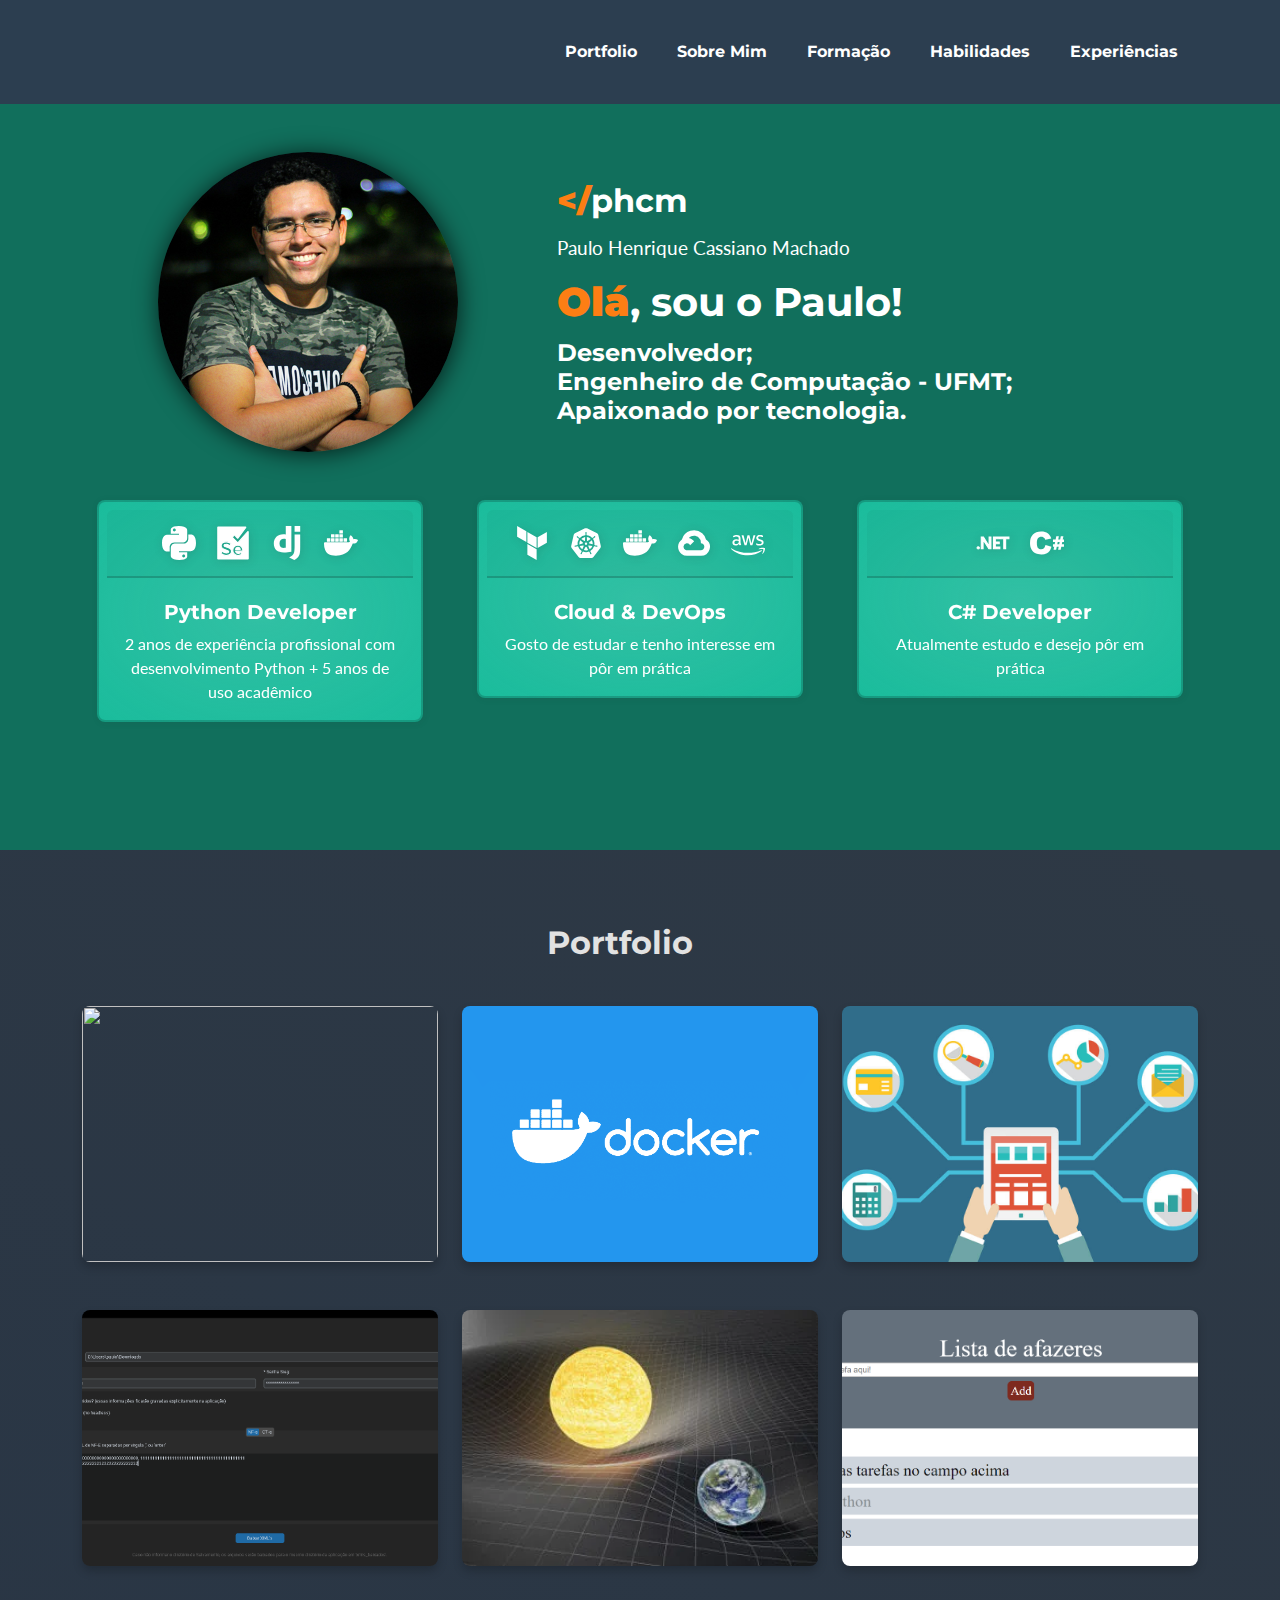
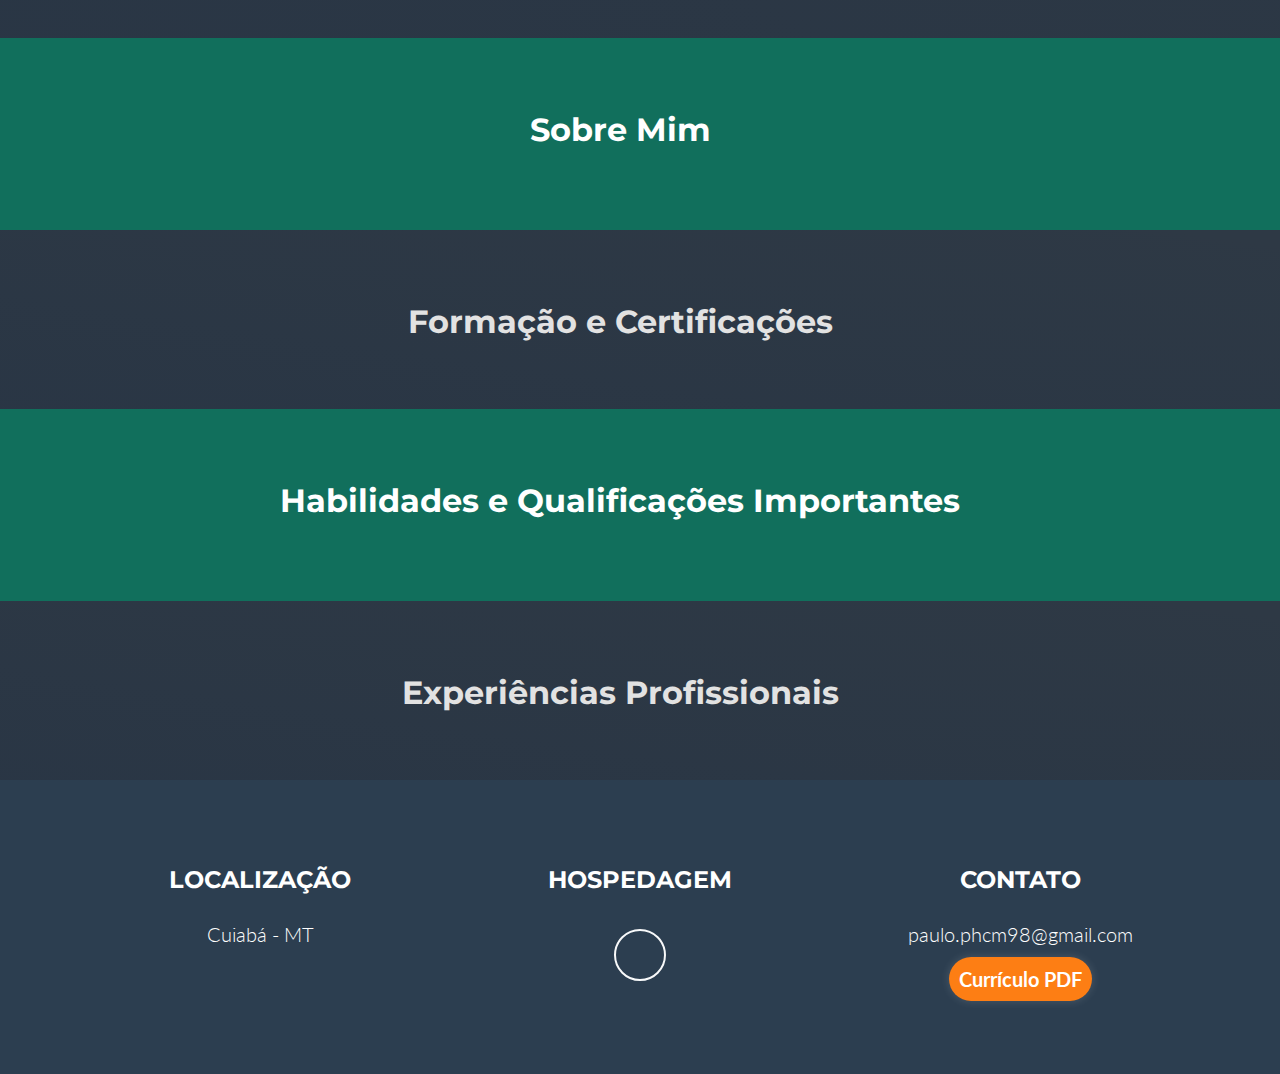
==== index.html @ e3404b90 "projeto coplan" ====
<!DOCTYPE html>
<html lang="en">

<head>
    <meta charset="utf-8" />
    <meta name="viewport" content="width=device-width, initial-scale=1, shrink-to-fit=no" />
    <meta name="description" content="" />
    <meta name="author" content="" />
    <title>Paulo Henrique C. M.</title>
    <!-- Favicon-->
    <link rel="icon" type="image/x-icon" href="assets/favicon.ico" />
    <!-- Font Awesome icons (free version)-->
    <script src="https://use.fontawesome.com/releases/v6.3.0/js/all.js" crossorigin="anonymous"></script>
    <!-- Google fonts-->
    <link href="https://fonts.googleapis.com/css?family=Montserrat:400,700" rel="stylesheet" type="text/css" />
    <link href="https://fonts.googleapis.com/css?family=Lato:400,700,400italic,700italic" rel="stylesheet"
        type="text/css" />
    <!-- Core theme CSS (includes Bootstrap)-->
    <link href="https://cdn.jsdelivr.net/npm/bootstrap@5.3.2/dist/css/bootstrap.min.css" rel="stylesheet"
        integrity="sha384-T3c6CoIi6uLrA9TneNEoa7RxnatzjcDSCmG1MXxSR1GAsXEV/Dwwykc2MPK8M2HN" crossorigin="anonymous">
    <link href="css/styles.css" rel="stylesheet" />
</head>

<body id="page-top">
    <!-- Navigation-->
    <nav class="navbar navbar-expand-lg bg-secondary fixed-top" id="mainNav">
        <div class="container">
            <a href='https://github.com/paulo-henrique-phcm' class="btn_cab" target="_blank"
                title="Veja meu repositório GitHub" style="padding-left: 1rem;">
                <i class="fab fa-github style_btn_cab"></i>
            </a>

            <!-- LinkedIn -->
            <a href='http://www.linkedin.com/in/paulo-henrique-cassiano-machado' class="btn_cab" target="_blank"
                title="Venha para meu Linkedin, vamos nos conhecer melhor.">
                <i class="fab fa-linkedin-in style_btn_cab"></i>
            </a>

            <!-- E-mail -->
            <button id='button_mail_show' class="btn_cab"
                onclick="alert('Meu E-mail: paulo.phcm98@gmail.com (CONSTA NO RODAPÉ)')" title="Obtenha meu e-mail.">
                <i class="fas fa-envelope style_btn_cab"></i>
            </button>

            <!-- WhatsApp -->
            <a href='https://api.whatsapp.com/send?phone=5565984632078' target="_blank" class="btn_cab">
                <i class="fab fa-whatsapp style_btn_cab" title="Vamos bater um papo! Me chame no WhatsApp."></i>
            </a>
            <!-- <a class="navbar-brand" href="#page-top" title="Clique para voltar ao topo da página!">Python Developer</a> -->
            <i class="fa-solid fa-bars navbar-toggler " style="color: white; font-size: 2rem; margin-right: 1rem;"
                type="button" data-bs-toggle="collapse" data-bs-target="#navbarResponsive"
                aria-controls="navbarResponsive" aria-expanded="false" aria-label="Toggle navigation"></i>

            <div class="collapse navbar-collapse" id="navbarResponsive">
                <ul class="navbar-nav ms-auto">
                    <!-- <div class="col-md-4"> -->

                    <!-- </div> -->

                    <li class="nav-item mx-0 mx-lg-1"><a class="nav-link py-3 px-0 px-lg-3 rounded"
                            href="#portfolio-conteudo-menu" onclick="openCollapse('#portfolio-conteudo')">Portfolio</a>
                    </li>
                    <li class="nav-item mx-0 mx-lg-1"><a class="nav-link py-3 px-0 px-lg-3 rounded"
                            href="#sobre-conteudo-menu" onclick="openCollapse('#sobre-conteudo')">Sobre
                            Mim</a></li>
                    <li class="nav-item mx-0 mx-lg-1" onclick="openCollapse('#formacao-cursos')"><a
                            class="nav-link py-3 px-0 px-lg-3 rounded" href="#formacao-cursos-menu">Formação</a></li>

                    <li class="nav-item mx-0 mx-lg-1" onclick="openCollapse('#habilidades')"><a
                            class="nav-link py-3 px-0 px-lg-3 rounded" href="#habilidades-menu">Habilidades</a></li>

                    <li class="nav-item mx-0 mx-lg-1" onclick="openCollapse('#experiencias')"><a
                            class="nav-link py-3 px-0 px-lg-3 rounded" href="#experiencias-menu">Experiências</a></li>

                </ul>
            </div>
        </div>
    </nav>
    <!-- Masthead-->
    <header class="masthead bg-primary text-white text-center d-flex">
        <div class="container">
            <div class="row">
                <div class="col-md-5">
                    <img class="foto" src="assets/img/foto.jpg" alt="..." />
                </div>
                <div class="col-md-6"><!-- Masthead Avatar Image-->
                    <!-- Masthead Heading-->

                    <!-- Icon Divider-->

                    <!-- Masthead Subheading-->
                    <br>
                    <h2 class="titulo-e-alinhamento"><b style="color: var(--bs-orange);">&lt;&#47;</b>phcm &nbsp;</h2>
                    <p style="font-size: 1.2rem;" class="titulo-e-alinhamento"> Paulo Henrique Cassiano Machado </p>
                    <h1 class="titulo-e-alinhamento"><b style="color: var(--bs-orange);">Olá</b>, sou o Paulo!</h1>
                    <h4 class="titulo-e-alinhamento">Desenvolvedor; <br>Engenheiro de Computação - UFMT;<br>Apaixonado
                        por tecnologia.</h4>
                    <!-- <div class="divider-custom divider-light"> -->
                    <!-- <div class="divider-custom-line"></div> -->
                    <!-- <div class="divider-custom-icon"><i class="fas fa-star"></i></div> -->
                    <!-- <div class="divider-custom-line"></div> -->
                    <!-- </div> -->
                    <!-- <p class="masthead-subheading font-weight-light mb-0"><b>PYTHON</b> RPA DEVELOPER</p> -->
                    <!-- <p class="masthead-subheading font-weight-light mb-0">Engenheiro de Computação - <b>UFMT</b></p> -->
                    <div class="row titulo-e-alinhamento">
                        <!-- <div class="col-md-12">
                            <button href='https://github.com/paulo-henrique-phcm' class="btn_cab" target="_blank"
                                title="Veja meu repositório GitHub">
                                <i class="fab fa-github style_btn_cab"></i>
                            </button>
                            <button href='http://www.linkedin.com/in/paulo-henrique-cassiano-machado' class="btn_cab"
                                target="_blank" title="Vanha para meu Linkedin, vamos nos conhecer melhor.">
                                <i class="fab fa-linkedin-in style_btn_cab"></i>
                            </button>
                            <button id='button_mail_show' class="btn_cab"
                                onclick="alert('Meu E-mail: paulo.phcm98@gmail.com (CONSTA NO RODAPÉ)')"
                                title="Obtenha meu e-mail.">
                                <i class="fas fa-envelope style_btn_cab"></i>
                            </button>
                            <button href='https://api.whatsapp.com/send?phone=5565984632078' target="_blank"
                                class="btn_cab">
                                <i class="fab fa-whatsapp style_btn_cab"
                                    title="Vamos bater um papo! me chame no WhatsApp."></i>
                            </button>
                        </div> -->

                    </div>
                </div>
            </div>

            <div class="row text-center ">
                <div class="col-md-4">

                    <div class="card text-bg-primary mb-3 cards-head text_all">
                        <div class="card-header">
                            <div class="col-md-12">
                                <img src="assets/img/icons/python-127-svgrepo-com.svg" alt="Ícone Python" width="50"
                                    height="50" class="icons-svg-load" title="Python">
                                <img src="assets/img/icons/selenium-svgrepo-com.svg" alt="Ícone Selenium" width="50"
                                    height="50" class="icons-svg-load" title="Selenium - Python">
                                <img src="assets/img/icons/django-svgrepo-com.svg" alt="Ícone Django" width="50"
                                    height="50" class="icons-svg-load" title="Django - Python">
                                <img src="assets/img/icons/docker-svgrepo-com.svg" alt="Ícone Docker" width="50"
                                    height="50" class="icons-svg-load" title="Docker - Aplicações em Containers">
                            </div>
                        </div>
                        <div class="card-body">
                            <h5 class="card-title">Python Developer</h5>
                            <p class="card-text">2 anos de experiência profissional com desenvolvimento Python + 5 anos
                                de uso acadêmico</p>
                        </div>
                    </div>
                </div>
                <div class="col-md-4">
                    <div class="card text-bg-primary mb-3 cards-head text_all">
                        <div class="card-header">
                            <div class="col-md-12">
                                <img src="assets/img/icons/terraform-svgrepo-com.svg" alt="Ícone Terraform" width="50"
                                    height="50" class="icons-svg-load" title="Terraform">
                                <img src="assets/img/icons/kubernetes-svgrepo-com.svg" alt="Ícone Kubernetes" width="50"
                                    height="50" class="icons-svg-load" title="Kubernetes">
                                <img src="assets/img/icons/docker-svgrepo-com.svg" alt="Ícone Docker" width="50"
                                    height="50" class="icons-svg-load" title="Docker">
                                <img src="assets/img/icons/gcp-svgrepo-com.svg" alt="Ícone GCP" width="50" height="50"
                                    class="icons-svg-load" title="GCP - Google Cloud Computing">
                                <img src="assets/img/icons/aws-svgrepo-com.svg" alt="Ícone AWS" width="50" height="50"
                                    class="icons-svg-load" title="AWS - Amazon Web Services">
                            </div>
                        </div>
                        <div class="card-body">
                            <h5 class="card-title">Cloud & DevOps</h5>
                            <p class="card-text">Gosto de estudar e tenho interesse em pôr em prática</p>
                        </div>
                    </div>
                </div>


                <div class="col-md-4">

                    <div class="card text-bg-primary mb-3 cards-head text_all">
                        <div class="card-header">
                            <div class="col-md-12">
                                <img src="assets/img/icons/dotnet-svgrepo-com.svg" alt="Ícone .NET" width="50"
                                    height="50" class="icons-svg-load" title=".NET - DotNet">
                                <img src="assets/img/icons/csharp-svgrepo-com.svg" alt="Ícone C#" width="50" height="50"
                                    class="icons-svg-load" title="C# - Linguagem de programação">
                            </div>
                        </div>
                        <div class="card-body">
                            <h5 class="card-title">C# Developer</h5>
                            <p class="card-text">Atualmente estudo e desejo pôr em prática</p>
                        </div>
                    </div>
                </div>
            </div>



        </div>
    </header>



    <!-- PORTFOLIO -->
    <section class="page-section portfolio" id="portfolio-conteudo-menu">
        <div class="container">
            <!-- Portfolio Section Heading-->
            <div class="bloco d-flex align-items-center justify-content-center" style="cursor: pointer;"
                onclick="toggleCollapse('#portfolio-conteudo')">
                <h2 class="page-section-heading text-center text-secondary mb-0">Portfolio</h2>
                <i class="fa-solid fa-circle-plus seta-flutuante" title="Clique para expandir"></i>
            </div>
            <div id="portfolio-conteudo" class="collapse-itens">

                <!-- Portfolio Grid Items-->
                <div class="row justify-content-center">
                    <!-- Portfolio Item 1-->
                    <div class="col-md-6 col-lg-4 mb-5">
                        <div class="portfolio-item mx-auto" data-bs-toggle="modal" data-bs-target="#portfolioModal1">
                            <div
                                class="portfolio-item-caption d-flex align-items-center justify-content-center h-100 w-100">
                                <div class="portfolio-item-caption-content text-center text-white">
                                    Python - MediaPipe
                                </div>
                            </div>
                            <img class="img-fluid"
                                src="https://github.com/paulo-henrique-phcm/rotacao_vetorial_controle_de_botao_rotativo_usando_mediapipe_python/blob/main/gif_video_teste_mediapipe.gif?raw=true"
                                loop="infinite/">
                            <!-- <img class="img-fluid" src="assets/img/portfolio/cabin.png" alt="..." /> -->
                        </div>
                    </div>
                    <!-- Portfolio Item 4-->
                    <div class="col-md-6 col-lg-4 mb-5 mb-lg-0">
                        <div class="portfolio-item mx-auto" data-bs-toggle="modal" data-bs-target="#portfolioModal4">
                            <div
                                class="portfolio-item-caption d-flex align-items-center justify-content-center h-100 w-100">
                                <div class="portfolio-item-caption-content text-center text-white">
                                    Projetos com Docker
                                </div>
                            </div>
                            <img class="img-fluid" src="assets/img/docker.png" alt="..." />
                        </div>
                    </div>
                    <!-- Portfolio Item 6-->
                    <div class="col-md-6 col-lg-4 mb-5">
                        <div class="portfolio-item mx-auto" data-bs-toggle="modal" data-bs-target="#portfolioModal6">
                            <div
                                class="portfolio-item-caption d-flex align-items-center justify-content-center h-100 w-100">
                                <div class="portfolio-item-caption-content text-center text-white">
                                    Planejamento e desenvolvimento de sistema completo
                                </div>
                            </div>
                            <img class="img-fluid" src="./assets/img/portfolio/master-head_files/sistema-de-gestao.jpeg"
                                alt="..." />
                        </div>
                    </div>
                    <!-- Portfolio Item 5 -->
                    <div class="col-md-6 col-lg-4 mb-5 mb-md-0">
                        <div class="portfolio-item mx-auto" data-bs-toggle="modal" data-bs-target="#portfolioModal5">
                            <div
                                class="portfolio-item-caption d-flex align-items-center justify-content-center h-100 w-100">
                                <div class="portfolio-item-caption-content text-center text-white">
                                    Aplicação descktop Download de XML de Notas Fiscais
                                </div>
                            </div>
                            <img class="img-fluid" src="assets/img/aplicacao_sieg.png" alt="..." />
                        </div>
                    </div>

                    <!-- Portfolio Item 3-->
                    <div class="col-md-6 col-lg-4 mb-5">
                        <div class="portfolio-item mx-auto" data-bs-toggle="modal" data-bs-target="#portfolioModal3">
                            <div
                                class="portfolio-item-caption d-flex align-items-center justify-content-center h-100 w-100">
                                <div class="portfolio-item-caption-content text-center text-white">
                                    Simulação de particulas
                                </div>
                            </div>
                            <img class="img-fluid" src='assets/img/portfolio/master-head_files/gravidade.webp'
                                alt="..." />
                        </div>
                    </div>
                    <!-- Portfolio Item 2-->
                    <div class="col-md-6 col-lg-4 mb-5">
                        <div class="portfolio-item mx-auto" data-bs-toggle="modal" data-bs-target="#portfolioModal2">
                            <div
                                class="portfolio-item-caption d-flex align-items-center justify-content-center h-100 w-100">
                                <div class="portfolio-item-caption-content text-center text-white">
                                    ToDo-List Simples
                                </div>
                            </div>
                            <img class="img-fluid" src="./assets/img/todo-apre.PNG" alt="..." />
                        </div>
                    </div>



                    <!-- Portfolio Item 6-->
                    <!-- <div class="col-md-6 col-lg-4">
                        <div class="portfolio-item mx-auto" data-bs-toggle="modal" data-bs-target="#portfolioModal6">
                            <div
                                class="portfolio-item-caption d-flex align-items-center justify-content-center h-100 w-100">
                                <div class="portfolio-item-caption-content text-center text-white"><i
                                        class="fas fa-plus fa-3x"></i></div>
                            </div>
                            <img class="img-fluid" src="assets/img/portfolio/submarine.png" alt="..." />
                        </div>
                    </div> -->
                </div>
            </div>
        </div>
    </section>





    <!-- SOBRE MIM -->
    <section class="page-section bg-primary text-white mb-0" id="sobre-conteudo-menu">

        <div class="container">
            <!-- About Section Heading-->

            <div class="bloco d-flex align-items-center justify-content-center" style="cursor: pointer;"
                onclick="toggleCollapse('#sobre-conteudo')">
                <h2 class="page-section-heading text-center text-white">Sobre Mim</h2>
                <i class="fa-solid fa-circle-plus seta-flutuante " title="Clique para expandir"></i>
            </div>
            <div id="sobre-conteudo" class="collapse-itens">
                <div class="text-center">
                    <i class="icones-habilidades fa-brands fa-python" style="font-size: 6rem;"></i>
                    <!-- <i class="icones-habilidades" style="font-size: 4rem;"><b>C#</b></i> -->
                    <h1 class='lead'> Engenheiro de Computação | Apaixonado por Engenharia e Matemática Aplicadas |
                        Explorando o Potencial da Tecnologia</h1>
                </div>

                <!-- About Section Content-->
                <div class="row justify-content-center">
                    <div class="col-lg-6">
                        <div class="text_all">
                            <h4><i class="icones-habilidades fa-solid fa-user"></i> Sobre Mim</h4>
                            Desde minha juventude, sou movido pela
                            curiosidade de entender o mundo à
                            minha volta. Essa paixão me levou a seguir o caminho da engenharia. Atualmente, sou formado
                            em Engenharia de Computação pela UFMT e estou comprometido em aplicar meu conhecimento para
                            resolver desafios do mundo real.
                        </div>

                        <div class="text_all">
                            <h4><i class="icones-habilidades fa-solid fa-check-double"></i> Experiência</h4>
                            Programação: Sou proficiente em Python,
                            que utilizo desde a faculdade,
                            RPA (Automação de Processos Robóticos), Django e outras tecnologias. Minha sede por
                            conhecimento e criatividade para resolver problemas usando tecnologias diversas são o
                            combustível que me levam a um aprendizado profundo e contínuo, permitindo a criação de
                            soluções versáteis, escaláveis e robustas.
                        </div>
                        <div class="text_all">
                            <h4><i class="icones-habilidades fa-solid fa-gears"></i> Projetos de Engenharia</h4>
                            Participei de projetos que abrangem desde automação predial móvel
                            até a resolução de problemas utilizando redes neurais artificiais. Já desenvolvi API’s,
                            extensões para VsCode e outras soluções que são usadas por clientes até hoje.
                        </div>
                    </div>
                    <div class="col-lg-6">

                        <div class="text_all">
                            <h4><i class="icones-habilidades fa-solid fa-graduation-cap"></i> Interesse Acadêmico</h4>
                            Estou comprometido em aprofundar meu conhecimento em matemática
                            aplicada, topologia e uso de grafos para otimizar processos do mundo real. Busco
                            desenvolvimento avançado em Python seguindo as melhores práticas e atuo no desenvolvimento
                            web com Django, Flask, Dash e outras tecnologias que despertem meu interesse e sejam
                            necessárias.
                        </div>

                        <div class="text_all">
                            <h4><i class="icones-habilidades fa-solid fa-heart"></i> Paixões</h4>
                            Além da tecnologia, sou fascinado por resultados de pesquisa complexos e profundos
                            encontrados
                            em fóruns em inglês. Estou empenhado em melhorar meu inglês para acessar conhecimento mais
                            abrangente.
                        </div>
                        <div class="text_all">
                            <h4><i class="icones-habilidades fa-solid fa-arrow-trend-up"></i> Crescer!!!</h4>
                            Desafios que, vez ou outra, me colocam frente à necessidade de ler artigos e documentações
                            sobre alguma tecnologia moderna para resolver problemas, me fascinam, pois sei que depois
                            terei uma bagagem um pouco maior horizontalmente, bastando focar em aumentá-la também
                            verticalmente.
                        </div>

                    </div>
                </div>
            </div>
        </div>
    </section>



    <!-- FORMAÇÃO CURSOS CERTIFICAÇOES -->
    <section class="page-section portfolio" id="formacao-cursos-menu" style="width: 100%;">
        <div class="container">
            <!-- Portfolio Section Heading-->
            <div class="bloco d-flex align-items-center justify-content-center" style="cursor: pointer;"
                onclick="toggleCollapse('#formacao-cursos')">
                <h2 class="page-section-heading text-center text-secondary mb-0">Formação e Certificações</h2>
                <i class="fa-solid fa-circle-plus seta-flutuante" title="Clique para expandir"></i>
            </div>
            <div id="formacao-cursos" class="collapse-itens">
                <table style="width:100%" class="">
                    <tr class='text_all'>
                        <th><i class="icones-habilidades fa-solid fa-circle-check"></i></th>
                        <td>
                            <a>Graduado em Engenharia da Computação pela UFMT</a>
                            <br>
                            <a class='descricao_infos'>Formado em 08/2022</a>
                        </td>
                    </tr>
                    <tr class='text_all'>
                        <th><i class="icones-habilidades fa-solid fa-circle-check"></i></th>
                        <td>
                            <a>Contabilidade para não contadores</a>
                            <br>
                            <a class='descricao_infos'>Curso de 4 horas realizado pela CEFIS</a>
                        </td>
                    </tr>
                    <tr class='text_all'>
                        <th><i class="icones-habilidades fa-solid fa-circle-check"></i></th>
                        <td>
                            <a>Técnico em Informática Integrado ao Ensino Médio</a>
                            <br>
                            <a class='descricao_infos'>Escola Estadual Dr. Artur Antunes Maciel</a>
                        </td>
                    </tr>
                    <tr class='text_all'>
                        <th><i class="icones-habilidades fa-solid fa-circle-check"></i></th>
                        <td>
                            <a>AutoCAD (para arquitetura) e (mecânico)</a>
                            <br>
                            <a class='descricao_infos'>Photoshop (básico ao avançado)</a>
                        </td>
                    </tr>
                    <tr class='text_all'>
                        <th><i class="icones-habilidades fa-solid fa-circle-check"></i></th>
                        <td>
                            <a>Inglês nível1 - UFMT</a>
                            <br>
                            <a class='descricao_infos'>Estudando atualmente pela Wise Up</a>
                        </td>
                    </tr>
                </table>




                <h1 class="page-section-heading text-center text-secondary mb-0" style="margin-top: 2rem;">Certificados
                </h1>
                <!-- CERIFICADOS CARROSEL-->
                <div id="carouselExampleIndicators" class="carousel slide meu-carrosel">
                    <div class="carousel-indicators">
                        <button type="button" data-bs-target="#carouselExampleIndicators" data-bs-slide-to="0"
                            class="active" aria-current="true" aria-label="Slide 1"></button>
                        <button type="button" data-bs-target="#carouselExampleIndicators" data-bs-slide-to="1"
                            aria-label="Slide 2"></button>
                        <button type="button" data-bs-target="#carouselExampleIndicators" data-bs-slide-to="2"
                            aria-label="Slide 2.1"></button>
                        <button type="button" data-bs-target="#carouselExampleIndicators" data-bs-slide-to="3"
                            aria-label="Slide 3"></button>
                        <button type="button" data-bs-target="#carouselExampleIndicators" data-bs-slide-to="4"
                            aria-label="Slide 4"></button>
                        <button type="button" data-bs-target="#carouselExampleIndicators" data-bs-slide-to="5"
                            aria-label="Slide 5"></button>
                        <button type="button" data-bs-target="#carouselExampleIndicators" data-bs-slide-to="6"
                            aria-label="Slide 6"></button>
                        <button type="button" data-bs-target="#carouselExampleIndicators" data-bs-slide-to="7"
                            aria-label="Slide 7"></button>
                        <button type="button" data-bs-target="#carouselExampleIndicators" data-bs-slide-to="8"
                            aria-label="Slide 8"></button>
                        <button type="button" data-bs-target="#carouselExampleIndicators" data-bs-slide-to="9"
                            aria-label="Slide 9"></button>
                        <button type="button" data-bs-target="#carouselExampleIndicators" data-bs-slide-to="10"
                            aria-label="Slide 10"></button>
                        <button type="button" data-bs-target="#carouselExampleIndicators" data-bs-slide-to="11"
                            aria-label="Slide 11"></button>
                        <button type="button" data-bs-target="#carouselExampleIndicators" data-bs-slide-to="12"
                            aria-label="Slide 12"></button>
                        <button type="button" data-bs-target="#carouselExampleIndicators" data-bs-slide-to="13"
                            aria-label="Slide 13"></button>
                        <button type="button" data-bs-target="#carouselExampleIndicators" data-bs-slide-to="14"
                            aria-label="Slide 14"></button>
                        <button type="button" data-bs-target="#carouselExampleIndicators" data-bs-slide-to="15"
                            aria-label="Slide 15"></button>
                    </div>
                    <div class="carousel-inner">
                        <div class="carousel-item active">
                            <img src="./assets/img/certificados/cert_15.jpg" class="d-block w-100" alt="...">
                        </div>
                        <div class="carousel-item">
                            <img src="./assets/img/certificados/certificado fundamentos csharp.png"
                                class="d-block w-100" alt="...">
                        </div>
                        <div class="carousel-item">
                            <img src="./assets/img/certificados/cert_14.jpg" class="d-block w-100" alt="...">
                        </div>
                        <div class="carousel-item">
                            <img src="./assets/img/certificados/cert_13.jpg" class="d-block w-100" alt="...">
                        </div>
                        <div class="carousel-item">
                            <img src="./assets/img/certificados/cert_12.jpg" class="d-block w-100" alt="...">
                        </div>
                        <div class="carousel-item">
                            <img src="./assets/img/certificados/cert_11.jpg" class="d-block w-100" alt="...">
                        </div>
                        <div class="carousel-item">
                            <img src="./assets/img/certificados/cert_10.jpg" class="d-block w-100" alt="...">
                        </div>
                        <div class="carousel-item">
                            <img src="./assets/img/certificados/cert_9.jpg" class="d-block w-100" alt="...">
                        </div>
                        <div class="carousel-item">
                            <img src="./assets/img/certificados/cert_8.jpg" class="d-block w-100" alt="...">
                        </div>
                        <div class="carousel-item">
                            <img src="./assets/img/certificados/cert_7.jpg" class="d-block w-100" alt="...">
                        </div>
                        <div class="carousel-item">
                            <img src="./assets/img/certificados/cert_6.jpg" class="d-block w-100" alt="...">
                        </div>
                        <div class="carousel-item">
                            <img src="./assets/img/certificados/cert_5.jpg" class="d-block w-100" alt="...">
                        </div>
                        <div class="carousel-item">
                            <img src="./assets/img/certificados/cert_4.jpg" class="d-block w-100" alt="...">
                        </div>
                        <div class="carousel-item">
                            <img src="./assets/img/certificados/cert_3.jpg" class="d-block w-100" alt="...">
                        </div>
                        <div class="carousel-item">
                            <img src="./assets/img/certificados/cert_2.jpg" class="d-block w-100" alt="...">
                        </div>
                        <div class="carousel-item">
                            <img src="./assets/img/certificados/cert_1.jpg" class="d-block w-100" alt="...">
                        </div>
                    </div>
                    <button class="carousel-control-prev" type="button" data-bs-target="#carouselExampleIndicators"
                        data-bs-slide="prev">
                        <!-- <span class="carousel-control-prev-icon" aria-hidden="true"></span> -->
                        <i
                            class="fa-solid fa-circle-chevron-left carousel-control-prev-icon botoes-proximo-carrosel"></i>
                    </button>
                    <button class="carousel-control-next" type="button" data-bs-target="#carouselExampleIndicators"
                        data-bs-slide="next">
                        <!-- <span class="carousel-control-next-icon" aria-hidden="true"></span> -->
                        <i
                            class="fa-solid fa-circle-chevron-right carousel-control-next-icon botoes-proximo-carrosel"></i>
                    </button>
                </div>
            </div>
        </div>
    </section>






    <!-- QUALIFICAÇÕES E HABILIDADES -->
    <section class="page-section bg-primary text-white mb-0" id="habilidades-menu">

        <div class="container">
            <!-- About Section Heading-->

            <div class="bloco d-flex align-items-center justify-content-center" style="cursor: pointer;"
                onclick="toggleCollapse('#habilidades')">
                <h2 class="page-section-heading text-center text-white">Habilidades e Qualificações Importantes</h2>
                <i class="fa-solid fa-circle-plus seta-flutuante " title="Clique para expandir"></i>
            </div>
            <div id="habilidades" class="collapse-itens">
                <!-- About Section Content-->
                <div class="row justify-content-center">
                    <div class="col-lg-6">
                        <h2 title="Qualificações adquiridas e aplicadas Profissionalmente">Profissionais</h2>
                        <h5 style="color: var(--bs-gray-300);">Qualificações adquiridas e aplicadas Profissionalmente
                        </h5>

                        <!--Competencias-->
                        <div class='infos'>
                            <div class='linha'></div>
                            <!--subtitulo-->
                            <table style="width:100%">
                                <tr class='text_all'>
                                    <th class="indicador-qualificacao">

                                        <div class="progress" role="progressbar" aria-label="Example 20px high"
                                            aria-valuenow="25" aria-valuemin="0" aria-valuemax="100">
                                            <div title="Nível de conhecimento na área" class="progress-bar bg-info"
                                                style="width: 85%"></div>
                                        </div>

                                    </th>

                                    <td> <i class="icones-habilidades fa-brands fa-python"></i> <b>Python</b>
                                        &nbsp;<i class='it_a'>
                                            (Mais de 2 anos de uso profissional, mais de 5 anos de uso e
                                            estudo como hobby).
                                            atualmente ainda em uso profissional no processamento de imagem,
                                            Machine Learning e principalmente em automações RPA em geral com Selenium e
                                            outras tecnologias que forem necessárias para facilitar o diadia dos
                                            clientes e da equipe em geral. </i>
                                    </td>

                                </tr>

                                <tr class='text_all'>
                                    <th class="indicador-qualificacao">
                                        <div class="progress" role="progressbar" aria-label="Basic example"
                                            aria-valuenow="0" aria-valuemin="0" aria-valuemax="100">
                                            <div title="Nível de conhecimento na área" class="progress-bar bg-info"
                                                style="width:70%"></div>
                                        </div>
                                    </th>
                                    <td><i class="icones-habilidades fa-brands fa-linux"></i> <b>Linux</b>
                                        &nbsp;<i class='it_a'>
                                            (Usandoprofissionalmente) Usei também durante a faculdade em
                                            projetos.</i>
                                    </td>
                                </tr>
                                <tr class='text_all'>
                                    <th class="indicador-qualificacao">
                                        <div class="progress" role="progressbar" aria-label="Basic example"
                                            aria-valuenow="0" aria-valuemin="0" aria-valuemax="100">
                                            <div title="Nível de conhecimento na área" class="progress-bar bg-info"
                                                style="width:70%"></div>
                                        </div>
                                    </th>
                                    <td><i class="icones-habilidades fa-brands fa-docker"></i> <b>Docker</b>
                                        &nbsp;<i class='it_a'>
                                            (Usando profissionalmente. mais de 2 anos de experiencia)
                                            Diversas aplicações rodando em produção e na GCP com Cloud Run.</i>
                                    </td>
                                </tr>


                                <tr class='text_all'>
                                    <th class="indicador-qualificacao">
                                        <div class="progress" role="progressbar" aria-label="Basic example"
                                            aria-valuenow="0" aria-valuemin="0" aria-valuemax="100">
                                            <div title="Nível de conhecimento na área" class="progress-bar bg-info"
                                                style="width:65%"></div>
                                        </div>
                                    </th>
                                    <td><i class="icones-habilidades fa-brands fa-js"></i> <b>JavaScript</b>
                                        &nbsp;<i class='it_a'>
                                            (Uso constantemente em projetos que requerem front-end básico,
                                            tanto profissionais quanto pessoais)
                                            Já fiz também uma extensão para VsCode usar JS que foi usada por clientes e
                                            pela equipe de desenvolvimento.</i>
                                    </td>
                                </tr>
                                <tr class='text_all'>
                                    <th class="indicador-qualificacao">
                                        <div class="progress" role="progressbar" aria-label="Basic example"
                                            aria-valuenow="0" aria-valuemin="0" aria-valuemax="100">
                                            <div title="Nível de conhecimento na área" class="progress-bar bg-info"
                                                style="width:65%"></div>
                                        </div>
                                    </th>
                                    <td><i class="icones-habilidades fa-brands fa-html5"></i> <b>HTML e CSS</b>
                                        &nbsp;<i class='it_a'>
                                            (Usando junto aos projetos profissionais e pessoais citados em
                                            JS acima)</i>
                                    </td>
                                </tr>

                                <tr class='text_all'>
                                    <th class="indicador-qualificacao">
                                        <div class="progress" role="progressbar" aria-label="Basic example"
                                            aria-valuenow="0" aria-valuemin="0" aria-valuemax="100">
                                            <div title="Nível de conhecimento na área" class="progress-bar bg-info"
                                                style="width:62%"></div>
                                        </div>
                                    </th>
                                    <td><i class="icones-habilidades fa-solid fa-database"></i> <b>SQL (PostgreSQL)</b>

                                        &nbsp;<i class='it_a'>
                                            (Aperfeiçoando o conhecimento em análises no
                                            sistma. profissionalmente) </i>
                                    </td>
                                </tr>
                                <tr class='text_all'>
                                    <th class="indicador-qualificacao">
                                        <div class="progress" role="progressbar" aria-label="Basic example"
                                            aria-valuenow="0" aria-valuemin="0" aria-valuemax="100">
                                            <div title="Nível de conhecimento na área" class="progress-bar bg-info"
                                                style="width:55%"></div>
                                        </div>
                                    </th>
                                    <td><img src="assets/img/icons/selenium-svgrepo-com.svg" alt="Ícone Selenium"
                                            width="50" height="50" class="icons-svg-load" title="Selenium - Python">
                                        <b>Selenium - Python </b>
                                        &nbsp;<i class='it_a'>
                                            (Já fiz automações web usando selenium
                                            e BotCity. Também já fiz um pequeno framework para facilitar o uso interno
                                            de automações na empresa)</i>
                                    </td>
                                </tr>
                                <tr class='text_all'>
                                    <th class="indicador-qualificacao">
                                        <div class="progress" role="progressbar" aria-label="Basic example"
                                            aria-valuenow="0" aria-valuemin="0" aria-valuemax="100">
                                            <div title="Nível de conhecimento na área" class="progress-bar bg-info"
                                                style="width:50%"></div>
                                        </div>
                                    </th>
                                    <td><img src="assets/img/icons/gcp-svgrepo-com.svg" alt="Ícone GCP" width="50"
                                            height="50" class="icons-svg-load" title="GCP - Google Cloud Computing">
                                        <b>GCP - Google Cloud Computing </b>
                                        &nbsp;<i class='it_a'>
                                            (Já coloquei uma API feita
                                            em python com docker no Cloud Run para usar com ua aplicação interna que fiz
                                            para a empresa)</i>
                                    </td>
                                </tr>


                            </table>

                        </div>
                    </div>
                    <div class="col-lg-6">
                        <h2 title="Habilidades obtidas por estudos pessoais e/ou Hobby, ou obtidas durante a faculdade">
                            Pessoais</h2>
                        <h5 style="color: var(--bs-gray-300);">Habilidades obtidas por estudos pessoais e/ou Hobby, ou
                            obtidas no período acadêmico</h5>
                        <table style="width:100%">
                            <tr class='text_all'>
                                <th class="indicador-qualificacao">
                                    <div class="progress" role="progressbar" aria-label="Basic example"
                                        aria-valuenow="0" aria-valuemin="0" aria-valuemax="100">
                                        <div title="Nível de conhecimento na área" class="progress-bar bg-info"
                                            style="width:35%"></div>
                                    </div>
                                </th>
                                <td><i class="icones-habilidades"><b>C#</b></i> <b>C# .Net </b>
                                    &nbsp;<i class='it_a'>
                                        (Estudando por conta) Me interessei muito pelas possibilidades de
                                        aplicações e soluções e por isso estou estudando fortemente a linguagem
                                        hoje.</i>
                                </td>

                            </tr>

                            <tr class='text_all'>
                                <th class="indicador-qualificacao">
                                    <div class="progress" role="progressbar" aria-label="Basic example"
                                        aria-valuenow="0" aria-valuemin="0" aria-valuemax="100">
                                        <div title="Nível de conhecimento na área" class="progress-bar bg-info"
                                            style="width:35%"></div>
                                    </div>
                                </th>
                                <td><img src="assets/img/icons/django-svgrepo-com.svg" alt="Ícone Django" width="50"
                                        height="50" class="icons-svg-load" title="Django - Python"> <b>Django Framework
                                        - Python</b>
                                    &nbsp;<i class='it_a'>
                                        (Venho estudando e implementando projetos com Django - Python.
                                        Ainda não tive prática profissional, mas estou em busca de oportunidade para
                                        isso)</i>
                                </td>
                            </tr>

                            <tr class='text_all'>
                                <th class="indicador-qualificacao">
                                    <div class="progress" role="progressbar" aria-label="Basic example"
                                        aria-valuenow="0" aria-valuemin="0" aria-valuemax="100">
                                        <div title="Nível de conhecimento na área" class="progress-bar bg-info"
                                            style="width:35%"></div>
                                    </div>
                                </th>
                                <td><img src="assets/img/icons/terraform-svgrepo-com.svg" alt="Ícone Terraform"
                                        width="50" height="50" class="icons-svg-load" title="Terraform">
                                    <b>Terraform </b>
                                    &nbsp;<i class='it_a'>
                                        (Obtive interesse em me aprofundar com Dev-Ops e
                                        MultiCloud, então comecei a estudar e fazer Bootcamps com intuito de obter uma
                                        noção mínima. Gostaria de ter oportunidade de por em prática.)</i>
                                </td>
                            </tr>
                            <tr class='text_all'>
                                <th class="indicador-qualificacao">
                                    <div class="progress" role="progressbar" aria-label="Basic example"
                                        aria-valuenow="0" aria-valuemin="0" aria-valuemax="100">
                                        <div title="Nível de conhecimento na área" class="progress-bar bg-info"
                                            style="width:35%"></div>
                                    </div>
                                </th>
                                <td><img src="assets/img/icons/kubernetes-svgrepo-com.svg" alt="Ícone Kubernetes"
                                        width="50" height="50" class="icons-svg-load" title="Kubernetes">
                                    <b>Kubernetes </b>
                                    &nbsp;<i class='it_a'>
                                        (Obtive interesse em me aprofundar com Dev-Ops e
                                        MultiCloud, então comecei a estudar e fazer Bootcamps com intuito de obter uma
                                        noção mínima. Gostaria de ter oportunidade de por em prática.)</i>
                                </td>
                            </tr>

                            <tr class='text_all'>
                                <th class="indicador-qualificacao">
                                    <div class="progress" role="progressbar" aria-label="Basic example"
                                        aria-valuenow="0" aria-valuemin="0" aria-valuemax="100">
                                        <div title="Nível de conhecimento na área" class="progress-bar bg-info"
                                            style="width:35%"></div>
                                    </div>
                                </th>
                                <td><img src="assets/img/icons/aws-svgrepo-com.svg" alt="Ícone AWS" width="50"
                                        height="50" class="icons-svg-load" title="AWS - Amazon Web Services">
                                    <b>AWS - Amazon Web Services </b>
                                    &nbsp;<i class='it_a'> <br>
                                        (Obtive interesse em me aprofundar com Dev-Ops e
                                        MultiCloud, então comecei a estudar e fazer Bootcamps com intuito de obter uma
                                        noção mínima. Gostaria de ter oportunidade de por em prática.)</i>
                                </td>
                            </tr>

                            <tr class='text_all'>
                                <th class="indicador-qualificacao">
                                    <div class="progress" role="progressbar" aria-label="Basic example"
                                        aria-valuenow="0" aria-valuemin="0" aria-valuemax="100">
                                        <div title="Nível de conhecimento na área" class="progress-bar bg-info"
                                            style="width:100%"></div>
                                    </div>
                                </th>
                                <td>A persistência para propor soluções usando estas e outras ferramentas é o mais
                                    belo propósito da engenharia!</td>
                            </tr>









                        </table>

                    </div>
                </div>

                <br>
                <h2 class="text-center" title="Experiencias que ja tive durante a vida">Outras Habilidades
                    <i class="fa-solid fa-angles-down botao-flutuante-expand-habilidades" data-bs-toggle="collapse"
                        href="#outras-habilidades" aria-expanded="false"></i>
                </h2>

                <div class="row justify-content-center collapse" id="outras-habilidades">

                    <div class="col-lg-6">
                        <h3 title="Habilidades obtidas profissionalmente no início da minha carreira.">
                            Profissionais</h3>

                        <!--Competencias-->
                        <div class='infos'>
                            <div class='linha'></div>
                            <!--subtitulo-->
                            <table style="width:100%">
                                <tr class='text_all'>
                                    <th class="indicador-qualificacao">
                                        <div class="progress" role="progressbar" aria-label="Basic example"
                                            aria-valuenow="0" aria-valuemin="0" aria-valuemax="100">
                                            <div title="Nível de conhecimento na área" class="progress-bar bg-info"
                                                style="width:70%"></div>
                                        </div>
                                    </th>
                                    <td><i class="icones-habilidades fa-solid fa-cubes"></i> <b>Visão espacial</b>
                                        &nbsp;<i class='it_a'>
                                            (noções de desenho com representatividade espacial, á mão livre
                                            ou com softwares, realista ou não.)</i>
                                    </td>
                                </tr>
                                <tr class='text_all'>
                                    <th class="indicador-qualificacao">
                                        <div class="progress" role="progressbar" aria-label="Basic example"
                                            aria-valuenow="0" aria-valuemin="0" aria-valuemax="100">
                                            <div title="Nível de conhecimento na área" class="progress-bar bg-info"
                                                style="width:60%"></div>
                                        </div>
                                    </th>
                                    <td><i class="icones-habilidades fa-solid fa-a"></i> <b>AutoCAD</b>
                                        &nbsp;<i class='it_a'>
                                            (experiência profissional em projetos arquitetônicos)</i>
                                    </td>
                                </tr>
                                <tr class='text_all'>
                                    <th class="indicador-qualificacao">
                                        <div class="progress" role="progressbar" aria-label="Basic example"
                                            aria-valuenow="0" aria-valuemin="0" aria-valuemax="100">
                                            <div title="Nível de conhecimento na área" class="progress-bar bg-info"
                                                style="width:55%"></div>
                                        </div>
                                    </th>
                                    <td><i class="icones-habilidades fa-solid fa-code"></i> <b>GeneXus</b>
                                        &nbsp;<i class='it_a'>
                                            (Usado profissionalmente por 1,5 anos) Fui responsável técnico
                                            por desenvolver um sistema para a prefeitura de Água Boa - MT</i>
                                    </td>
                                </tr>
                                <tr class='text_all'>
                                    <th class="indicador-qualificacao">
                                        <div class="progress" role="progressbar" aria-label="Basic example"
                                            aria-valuenow="0" aria-valuemin="0" aria-valuemax="100">
                                            <div title="Nível de conhecimento na área" class="progress-bar bg-info"
                                                style="width:55%"></div>
                                        </div>
                                    </th>
                                    <td><i class="icones-habilidades fa-brands fa-codepen"></i> <b>SketchUP</b>
                                        &nbsp;<i class='it_a'>
                                            (experiência profissional em projetos arquitetônicos) Fiz
                                            diversos modelos e apresentações 3D usando os projetos arquietonicos do
                                            AutoCad.</i>
                                    </td>
                                </tr>
                                <tr class='text_all'>
                                    <th class="indicador-qualificacao">
                                        <div class="progress" role="progressbar" aria-label="Basic example"
                                            aria-valuenow="0" aria-valuemin="0" aria-valuemax="100">
                                            <div title="Nível de conhecimento na área" class="progress-bar bg-info"
                                                style="width:35%"></div>
                                        </div>
                                    </th>
                                    <td><i class="icones-habilidades fa-brands fa-wordpress"></i> <b>Wordpress</b>
                                        &nbsp;<i class='it_a'>
                                            (Usado profissionalmente em período de estágio)</i>
                                    </td>
                                </tr>
                                <tr class='text_all'>
                                    <th class="indicador-qualificacao">
                                        <div class="progress" role="progressbar" aria-label="Basic example"
                                            aria-valuenow="0" aria-valuemin="0" aria-valuemax="100">
                                            <div title="Nível de conhecimento na área" class="progress-bar bg-info"
                                                style="width:50%"></div>
                                        </div>
                                    </th>
                                    <td><i class="icones-habilidades fa-solid fa-p"></i> <b>Protheus (TOTVS) - ADVPL e
                                            TL++</b>
                                        &nbsp;<i class='it_a'>
                                            (Usando profissionalmente) Fiz diversos treinamentos para
                                            desenvolvimento com a linguagem. Fiz diversas soluções de automação para
                                            serem usadas com Protheus, o que rendeu conhecimento do seu back-end.</i>
                                    </td>
                                </tr>
                                <tr class='text_all'>
                                    <th class="indicador-qualificacao">
                                        <div class="progress" role="progressbar" aria-label="Basic example"
                                            aria-valuenow="0" aria-valuemin="0" aria-valuemax="100">
                                            <div title="Nível de conhecimento na área" class="progress-bar bg-info"
                                                style="width:50%"></div>
                                        </div>
                                    </th>
                                    <td><i class="icones-habilidades fa-solid fa-file-shield"></i> <b>Treinamento
                                            LGPD</b>
                                        &nbsp;<i class='it_a'>
                                            (treinamento inicial em leis de proteção de
                                            dados no meio profissional)</i>
                                    </td>
                                </tr>


                            </table>

                        </div>
                    </div>
                    <div class="col-lg-6">
                        <h3 title="Habilidades obtidas por estudos pessoais e/ou Hobby, ou obtidas durante a faculdade">
                            Pessoais</h3>


                        <table style="width:100%">
                            <tr class='text_all'>
                                <th class="indicador-qualificacao">
                                    <div class="progress" role="progressbar" aria-label="Basic example"
                                        aria-valuenow="0" aria-valuemin="0" aria-valuemax="100">
                                        <div title="Nível de conhecimento na área" class="progress-bar bg-info"
                                            style="width:52%"></div>
                                    </div>
                                </th>
                                <td><i class="icones-habilidades fa-brands fa-react"></i> <b>REACT Js </b>
                                    &nbsp;<i class='it_a'>
                                        (estudando em projetos pessoais) Fiz alguns cursos na Udemy por
                                        curiosodade e achei muito ineressante</i>
                                </td>
                            </tr>

                            <tr class='text_all'>
                                <th class="indicador-qualificacao">
                                    <div class="progress" role="progressbar" aria-label="Basic example"
                                        aria-valuenow="0" aria-valuemin="0" aria-valuemax="100">
                                        <div title="Nível de conhecimento na área" class="progress-bar bg-info"
                                            style="width:50%"></div>
                                    </div>
                                </th>
                                <td><i class="icones-habilidades fa-solid fa-map-location-dot"></i> <b>QGIS </b>
                                    &nbsp;<i class='it_a'>
                                        (estudando por conta própria) Tenho muita vontade de atuar com
                                        soluções de todo tipo para o Agro e georreferenciamento</i>
                                </td>
                            </tr>
                            <tr class='text_all'>
                                <th class="indicador-qualificacao">
                                    <div class="progress" role="progressbar" aria-label="Basic example"
                                        aria-valuenow="0" aria-valuemin="0" aria-valuemax="100">
                                        <div title="Nível de conhecimento na área" class="progress-bar bg-info"
                                            style="width:35%"></div>
                                    </div>
                                </th>
                                <td><i class="icones-habilidades"><b>C++</b></i> <b>C++ </b>
                                    &nbsp;<i class='it_a'>
                                        (estudosacadêmicos Obj.: conhecer a linguagem e conceitos de programação)</i>
                                </td>
                            </tr>
                            <tr class='text_all'>
                                <th class="indicador-qualificacao">
                                    <div class="progress" role="progressbar" aria-label="Basic example"
                                        aria-valuenow="0" aria-valuemin="0" aria-valuemax="100">
                                        <div title="Nível de conhecimento na área" class="progress-bar bg-info"
                                            style="width:32%"></div>
                                    </div>
                                </th>
                                <td><i class="icones-habilidades"><b>F</b></i><b>Flutter </b>
                                    &nbsp;<i class='it_a'>
                                        (Projeto acadêmico)</i>
                                </td>
                            </tr>

                            <tr class='text_all'>
                                <th class="indicador-qualificacao">
                                    <div class="progress" role="progressbar" aria-label="Basic example"
                                        aria-valuenow="0" aria-valuemin="0" aria-valuemax="100">
                                        <div title="Nível de conhecimento na área" class="progress-bar bg-info"
                                            style="width:28%"></div>
                                    </div>
                                </th>
                                <td><i class="icones-habilidades fa-brands fa-angular"></i> <b>Angular </b>
                                    &nbsp;<i class='it_a'>
                                        (buscando aprender para evoluir) já fiz manutenção numa aplicação
                                        feita com a tecnologia, e achei interessante.</i>
                                </td>
                            </tr>
                            <tr class='text_all'>
                                <th class="indicador-qualificacao">
                                    <div class="progress" role="progressbar" aria-label="Basic example"
                                        aria-valuenow="0" aria-valuemin="0" aria-valuemax="100">
                                        <div title="Nível de conhecimento na área" class="progress-bar bg-info"
                                            style="width:25%"></div>
                                    </div>
                                </th>
                                <td><i class="icones-habilidades fa-brands fa-java"></i> <b>Java </b>
                                    &nbsp;<i class='it_a'>
                                        (estudos acadêmicos Obj.: conhecer a linguagem e conceitos de
                                        programação)</i>
                                </td>
                            </tr>
                            <tr class='text_all'>
                                <th class="indicador-qualificacao">
                                    <div class="progress" role="progressbar" aria-label="Basic example"
                                        aria-valuenow="0" aria-valuemin="0" aria-valuemax="100">
                                        <div title="Nível de conhecimento na área" class="progress-bar bg-info"
                                            style="width:60%"></div>
                                    </div>
                                </th>
                                <td><i class="icones-habilidades fa-solid fa-p"></i> <b>Photoshop</b>
                                    &nbsp;<i class='it_a'>
                                        (feitos pessoais e profissionais)</i>
                                </td>
                            </tr>
                            <tr class='text_all'>
                                <th class="indicador-qualificacao">
                                    <div class="progress" role="progressbar" aria-label="Basic example"
                                        aria-valuenow="0" aria-valuemin="0" aria-valuemax="100">
                                        <div title="Nível de conhecimento na área" class="progress-bar bg-info"
                                            style="width:40%"></div>
                                    </div>
                                </th>
                                <td><i class="icones-habilidades fa-brands fa-php"></i> <b>PHP </b>
                                    &nbsp;<i class='it_a'>
                                        (estudando em projetos pessoais atualmente)</i>
                                </td>
                            </tr>
                            <tr class='text_all'>
                                <th class="indicador-qualificacao">
                                    <div class="progress" role="progressbar" aria-label="Basic example"
                                        aria-valuenow="0" aria-valuemin="0" aria-valuemax="100">
                                        <div title="Nível de conhecimento na área" class="progress-bar bg-info"
                                            style="width:40%"></div>
                                    </div>
                                </th>
                                <td><i class="icones-habilidades fa-solid fa-pencil"></i> <b>CorelDRAW</b>
                                    &nbsp;<i class='it_a'>
                                        (feitos pessoais Obj.:
                                        conhecer a ferramenta)</i>
                                </td>
                            </tr>
                            <tr class='text_all'>
                                <th class="indicador-qualificacao">
                                    <div class="progress" role="progressbar" aria-label="Basic example"
                                        aria-valuenow="0" aria-valuemin="0" aria-valuemax="100">
                                        <div title="Nível de conhecimento na área" class="progress-bar bg-info"
                                            style="width:35%"></div>
                                    </div>
                                </th>
                                <td><i class="icones-habilidades fa-solid fa-cube"></i> <b>3ds Max</b>
                                    &nbsp;<i class='it_a'>
                                        (estudos pessoais antigos Obj.: conhecer a ferramenta)</i>
                                </td>
                            </tr>


                        </table>

                    </div>
                </div>
            </div>
        </div>
    </section>







    <!-- EXPERIÊNCIAS -->
    <section class="page-section portfolio" id="experiencias-menu" style="width: 100%;">
        <div class="container">
            <!-- Portfolio Section Heading-->
            <div class="bloco d-flex align-items-center justify-content-center" style="cursor: pointer;"
                onclick="toggleCollapse('#experiencias')">
                <h2 class="page-section-heading text-center text-secondary mb-0">Experiências Profissionais</h2>
                <i class="fa-solid fa-circle-plus seta-flutuante " title="Clique para expandir"></i>
            </div>
            <div id="experiencias" class="collapse-itens">


                <table style="width:100%" class="">
                    <tr class='text_all'>
                        <th><i class="icones-habilidades fa-solid fa-circle-check"></i></th>
                        <td> [04/2022 - 02/2024] &nbsp;&nbsp; Desenvolvedor Jr. PYTHON e Protheus<br>
                            <b class='descricao_infos'>
                                OneInsight

                            </b><br>
                            <p>
                                Análise e Desenvolvimento de soluções ERP com Protheus TOTVS - ADVPL e TL++.
                                Desenvolvendo principalmente (Robotic process automation) com Python e selenium para
                                solucionar problemas, melhorar e agilizar processos das empresas cliente. Aplicando as
                                soluções em container utilizando Docker, de modo a estarem interligadas para prover
                                soluções modulares.
                                Usando, também, outras tecnologias que forem necessárias como angular, flask, React Js,
                                Artificial neural network, dentre outros para o agronegócio.
                            </p>

                        </td>
                    </tr>
                    <tr class='text_all'>
                        <th><i class="icones-habilidades fa-solid fa-circle-check"></i></th>

                        <td>COPLAN -Consultoria e Planejamento Eireli, Soluções em Gestão Pública<br>
                            </br>

                            <b class='descricao_infos'>
                                ● &nbsp; [09/2021 - 08/2022] &nbsp;&nbsp; passando para Analista de Programação Trainee
                                e em seguida Desenvolvedor Jr.
                            </b>
                            <p>
                                &nbsp;&nbsp;&nbsp;&nbsp; Desenvolvimento web para gestão pública em GeneXus</br>
                                &nbsp;&nbsp;&nbsp;&nbsp; Competências: Genexus · Desenvolvimento web · Planejamento de
                                projetos · JavaScript · HTML5 · SQL
                            </p>

                            </br>

                            <b class='descricao_infos'>
                                ● &nbsp; [05/2021 - 09/2021] &nbsp;&nbsp; Estágio Desenvolvimento Genexus
                            </b>
                            <p>
                                &nbsp;&nbsp;&nbsp;&nbsp; Programação Web em plataforma Genexus; Soluções e análises
                                tecnológicas voltadas á gestão pública.
                            </p>

                        </td>
                    </tr>
                    <tr class='text_all'>
                        <th><i class="icones-habilidades fa-solid fa-circle-check"></i></th>
                        <td> [12/2020 - 05/2021] &nbsp;&nbsp; Estágio Web Designer<br>
                            <b class='descricao_infos'>
                                Entre Aspas Soluções

                            </b><br>
                            <p>
                                Funções de Web designer
                            </p>
                        </td>
                    </tr>

                    <tr class='text_all'>
                        <th><i class="icones-habilidades fa-solid fa-circle-check"></i></th>
                        <td> [2015 - 2018] &nbsp;&nbsp; Estágio em Escritório de Engenharia Civil<br>
                            <b class='descricao_infos'>
                                Escala Engenharia (Engenheiro autônomo)

                            </b><br>
                            <p>
                                Função: Cadista, auxiliar de projetos, atendimento ao público e acompanhamento em visita
                                á obras
                            </p>
                        </td>
                    </tr>

                    <tr class='text_all'>
                        <th><i class="icones-habilidades fa-solid fa-circle-check"></i></th>
                        <td> [2018 - 2019] &nbsp;&nbsp; Projetos de inteligência artificial com Redes Neurais<br>
                            <b class='descricao_infos'>
                                UFMT Campus Várzea Grande

                            </b><br>
                            <p>
                                Atividades Acadêmicas com redes neurais artificiais.
                                Detecção de padrôes, reconhecimento facial implementado em uma sala, análise de digitais
                                e analise dos algoritmos tal como seus resultados,
                                adquirindo experiências de Data Science com supervisão do professor.
                            </p>
                        </td>
                    </tr>

                    <tr class='text_all'>
                        <th><i class="icones-habilidades fa-solid fa-circle-check"></i></th>
                        <td> [2019 - 2021] &nbsp;&nbsp; Projeto de Automação Predial<br>
                            <b class='descricao_infos'>
                                UFMT Campus Várzea Grande

                            </b><br>
                            <p>
                                Equipe de projeto acadêmico responsável por
                                implementar automação de equipamentos elétricos
                                no prédio da instituição, com controle por aplicativo.
                            </p>
                        </td>
                    </tr>
                    <tr class='text_all'>
                        <th><i class="icones-habilidades fa-solid fa-circle-check"></i></th>
                        <td> [02/2019 - 02/2021] &nbsp;&nbsp; Estágio Biblioteca<br>
                            <b class='descricao_infos'>
                                Biblioteca Central da UFMT
                            </b><br>
                            <p>
                                Função: Atendimento ao público e Administração do acervo
                            </p>
                        </td>
                    </tr>

                    <tr class='text_all'>
                        <th><i class="icones-habilidades fa-solid fa-circle-check"></i></th>
                        <td> [2018 - ...] &nbsp;&nbsp; Freelances Projetos Arquitetônicos<br>
                            <b class='descricao_infos'>
                                AutoCAD e SketchUp
                            </b><br>
                            <p>
                                Freelances com AutoCAD fazendo projetos arquitetônicos simples e visualização 3D no
                                SketchUp
                            </p>
                        </td>
                    </tr>
                </table>

            </div>
        </div>
    </section>








    <!-- Footer-->
    <footer class="footer text-center">
        <div class="container">
            <div class="row">
                <!-- Footer Location-->
                <div class="col-lg-4 mb-5 mb-lg-0">
                    <h4 class="text-uppercase mb-4">Localização</h4>
                    <p class="lead mb-0">
                        Cuiabá - MT
                    </p>
                </div>
                <!-- Footer Social Icons-->
                <div class="col-lg-4 mb-5 mb-lg-0">
                    <h4 class="text-uppercase mb-4">Hospedagem</h4>
                    <a class="btn btn-outline-light btn-social mx-1" title="Abrir hospedagem de pagina esaica no GitHub"
                        href="https://github.com/paulo-henrique-phcm/paulo-henrique-phcm.github.io"><i
                            class="fab fa-fw fa-dribbble"></i></a>
                </div>
                <!-- Footer About Text-->
                <div class="col-lg-4">
                    <h4 class="text-uppercase mb-4">Contato</h4>
                    <p class="lead mb-0">
                        paulo.phcm98@gmail.com
                    </p>
                    <div class="col-md-12" style="margin-top: 15px;">
                        <!-- <a href='https://drive.google.com/open?id=17V_P0IzSX0y1KfzxsSzO2EgW1XSt7QgR' target="_blank" -->
                        <a href='https://drive.google.com/file/d/1E-Q9_NxEAFPAA86GBfW2UScuIfKY8i8f/view?usp=sharing'
                            target="_blank" class='btn_curriculo' title="Baixe uma versão pdf do meu currículo.">
                            <!--<i class="far fa-id-card style_btn_cab" style='color: #e37933'></i>-->
                            Currículo PDF
                        </a>
                    </div>
                </div>
            </div>
        </div>
    </footer>
    <!-- Copyright Section-->
    <!-- <div class="copyright py-4 text-center text-white">
        <div class="container"><small>Copyright &copy; Your Website 2023</small></div>
    </div> -->
    <!-- Portfolio Modals-->
    <!-- Portfolio Modal 1-->
    <div class="portfolio-modal modal fade" id="portfolioModal1" tabindex="-1" aria-labelledby="portfolioModal1"
        aria-hidden="true">
        <div class="modal-dialog modal-xl">
            <div class="modal-content">
                <div class="modal-header border-0"><button class="btn-close" type="button" data-bs-dismiss="modal"
                        aria-label="Close"></button></div>
                <div class="modal-body text-center pb-5">
                    <div class="container">
                        <div class="row justify-content-center">
                            <div class="col-lg-8">
                                <!-- Portfolio Modal - Title-->
                                <h2 class="portfolio-modal-title text-secondary mb-0">Python - MediaPipe</h2>
                                <br>
                                <h3> Uma Brincadeira de feriado,
                                    Rotação vetorial usando Biblioteca MediaPipe</h3>
                                <!-- Portfolio Modal - Image-->

                                <img class="img-fluid-modal"
                                    src="https://github.com/paulo-henrique-phcm/rotacao_vetorial_controle_de_botao_rotativo_usando_mediapipe_python/blob/main/gif_video_teste_mediapipe.gif?raw=true"
                                    loop="infinite/">
                                <!-- <img class="img-fluid-modal rounded mb-5" src="assets/img/portfolio/cabin.png" alt="..." /> -->
                                <!-- Portfolio Modal - Text-->
                                <p class="mb-4">Com intuido de relembrar conceitos básicos de cáculos trigonométricos
                                    vetoriais da faculdade, implementei esse código num feriado.<br>
                                    Aqui, uso a biblioteca MediPipe para detectar posições dos dedos e realizo cálculos
                                    para girar o vetor como se fosse um botão rotativo virtual.
                                    <br>Veja também o <a
                                        href="https://github.com/paulo-henrique-phcm/rotacao_vetorial_controle_de_botao_rotativo_usando_mediapipe_python"
                                        target="_blank">código fonte no Git.</a>
                                </p>
                                <button class="btn btn-primary" data-bs-dismiss="modal">
                                    <i class="fas fa-xmark fa-fw"></i>
                                    Fechar
                                </button>
                                <a href="https://github.com/paulo-henrique-phcm/rotacao_vetorial_controle_de_botao_rotativo_usando_mediapipe_python"
                                    target="_blank" rel="noopener noreferrer" class="btn btn-primary">
                                    <i class="fa-solid fa-caret-up"></i>
                                    Abrir no GitHub
                                </a>
                            </div>
                        </div>
                    </div>
                </div>
            </div>
        </div>
    </div>
    <!-- Portfolio Modal 2-->
    <div class="portfolio-modal modal fade" id="portfolioModal2" tabindex="-1" aria-labelledby="portfolioModal2"
        aria-hidden="true">
        <div class="modal-dialog modal-xl">
            <div class="modal-content">
                <div class="modal-header border-0"><button class="btn-close" type="button" data-bs-dismiss="modal"
                        aria-label="Close"></button></div>
                <div class="modal-body text-center pb-5">
                    <div class="container">
                        <div class="row justify-content-center">
                            <div class="col-lg-8">
                                <!-- Portfolio Modal - Title-->
                                <h2 class="portfolio-modal-title text-secondary mb-0">ToDo-List</h2>
                                <br>
                                <h3>Minha primeira ToDo-List com JavaScript</h3>

                                <!-- Portfolio Modal - Image-->

                                <img class="img-fluid-modal" src="./assets/img/todo-apre.PNG">
                                <!-- <img class="img-fluid-modal rounded mb-5" src="assets/img/portfolio/cabin.png" alt="..." /> -->
                                <!-- Portfolio Modal - Text-->
                                <p class="mb-4">Com intuido de aprender JavaScript e conceitos de NodeJs resolvi
                                    implementar uma lista de afazeres simples, sem banco de dados.<br>
                                    O sistema de hospedagem do GitHub suporta html css e Js, portanto clique e veja o
                                    conceito simples de inserção, confirmação e remoção de uma tarefa da lista.
                                    <br>Veja também o <a
                                        href="https://github.com/paulo-henrique-phcm/JavaScript-ToDo-List"
                                        target="_blank">código fonte no Git.</a>
                                </p>
                                <button class="btn btn-primary" data-bs-dismiss="modal">
                                    <i class="fas fa-xmark fa-fw"></i>
                                    Fechar
                                </button>
                                <a href="https://github.com/paulo-henrique-phcm/JavaScript-ToDo-List" target="_blank"
                                    rel="noopener noreferrer" class="btn btn-primary">
                                    <i class="fa-solid fa-caret-up"></i>
                                    Abrir no GitHub
                                </a>
                            </div>
                        </div>
                    </div>
                </div>
            </div>
        </div>
    </div>
    <!-- Portfolio Modal 3-->
    <div class="portfolio-modal modal fade" id="portfolioModal3" tabindex="-1" aria-labelledby="portfolioModal3"
        aria-hidden="true">
        <div class="modal-dialog modal-xl">
            <div class="modal-content">
                <div class="modal-header border-0"><button class="btn-close" type="button" data-bs-dismiss="modal"
                        aria-label="Close"></button></div>
                <div class="modal-body text-center pb-5">
                    <div class="container">
                        <div class="row justify-content-center">
                            <div class="col-lg-8">
                                <!-- Portfolio Modal - Title-->
                                <h2 class="portfolio-modal-title text-secondary mb-0">Outra Brincadeira de feriado</h2>
                                <br>
                                <h3>Simulação de perticulas livres no vácuo com atração</h3>
                                <!-- Portfolio Modal - Image-->

                                <img class="img-fluid-modal" src='./simulacao_particulas/exemplo_particulas.png'>
                                <!-- <img class="img-fluid-modal rounded mb-5" src="assets/img/portfolio/cabin.png" alt="..." /> -->
                                <!-- Portfolio Modal - Text-->
                                <p class="mb-4">
                                    Usando lei da gravitação universal para simular o movimento e atração gravitacional
                                    entra particulas com "massa".
                                    Clique na tela com a simulação para acrescentar outras particulas de tamanho e massa
                                    aleatórios ao sistema. veja como elas se comportam e se atraem.
                                    <br>Abra a simulação clicando <a
                                        href="https://paulo-henrique-phcm.github.io/simulacao_particulas/animacao_gravi.html"
                                        target="_blank">Aqui!</a>
                                </p>
                                <button class="btn btn-primary" data-bs-dismiss="modal">
                                    <i class="fas fa-xmark fa-fw"></i>
                                    Fechar
                                </button>
                                <a href="https://paulo-henrique-phcm.github.io/simulacao_particulas/animacao_gravi.html"
                                    target="_blank" rel="noopener noreferrer" class="btn btn-primary">
                                    <i class="fa-solid fa-caret-up"></i>
                                    Ver simulação
                                </a>
                                <a href="https://github.com/paulo-henrique-phcm/Simulacao-atracao_gravitacional_entre_particulas"
                                    target="_blank" rel="noopener noreferrer" class="btn btn-primary">
                                    <i class="fa-solid fa-caret-up"></i>
                                    Abrir no GitHub
                                </a>
                            </div>
                        </div>
                    </div>
                </div>
            </div>
        </div>
    </div>
    <!-- Portfolio Modal 4-->
    <div class="portfolio-modal modal fade" id="portfolioModal4" tabindex="-1" aria-labelledby="portfolioModal4"
        aria-hidden="true">
        <div class="modal-dialog modal-xl">
            <div class="modal-content">
                <div class="modal-header border-0"><button class="btn-close" type="button" data-bs-dismiss="modal"
                        aria-label="Close"></button></div>
                <div class="modal-body text-center pb-5">
                    <div class="container">
                        <div class="row justify-content-center">
                            <div class="col-lg-8">
                                <!-- Portfolio Modal - Title-->
                                <h2 class="portfolio-modal-title text-secondary mb-0">Docker</h2>
                                <br>
                                <h3>Alguns exemplos de projetos que ja concretizei usando docker</h3>
                                <br>

                                <!-- <img class="img-fluid-modal rounded mb-5" src="assets/img/portfolio/cabin.png" alt="..." /> -->
                                <!-- Portfolio Modal - Text-->
                                <h5 class="mb-4">
                                    Profissionalmente já criei e implementei soluções usando API's com Python e Docker.
                                    Como são projetos sem inerface e restritas ao cliente, somente descreverei o que foi
                                    feito:
                                </h5>
                                <p>
                                    <a style="font-size: 1.4rem;">•</a> Download automático de XML's de notas fiscais
                                    através da API do portal SIEG.
                                    A aplicação em container em atividade até hoje no servidor de produção do cliente
                                </p>
                                <p>
                                    <a style="font-size: 1.4rem;">•</a> Construí um framework em Python usando Selenium
                                    que facilita a criação e manutenção de RPA's Web.
                                    O objetivo foi facilitar a automação de processos web em sistemas nos clientes.
                                    A solução conta com módulos de conexão e comunicação com bancos de dados, API's,
                                    Envio de e-mail, registro de logs, e outros...
                                </p>
                                <p>
                                    <a style="font-size: 1.4rem;">•</a> Criei uma extensão para VsCode desenvolvida em
                                    Javascript, usada pela empresa e alguns clientes. Essa extensão realiza a análise
                                    dos códigos ADVP e TLPP usando uma aplicação JAVA feito pela TOTVS e disponibilizada
                                    via container Docker. Para isso, construí uma API com Python/Flask em container,
                                    onde adicionei extraí a aplicação java, que recebe via requisição os fontes
                                    codificados em base64, executa a aplicação da TOTVS que os analisa e retorna como
                                    resposta o resultado da analise em Json. A extensão por sua vez prepara todos os
                                    resultados e exibe numa interface interativa web no próprio VsCode. A API está
                                    hospedada num servidor GCP e é acessada pela extensão do VsCode, enviando os fontes
                                    e retornando o resultado das análises em uma tela personalizada no VsCode,
                                    facilitando o desenvolvimento de toda a equipe. Ela é usada até hoje.
                                </p>
                                <button class="btn btn-primary" data-bs-dismiss="modal">
                                    <i class="fas fa-xmark fa-fw"></i>
                                    Fechar
                                </button>
                            </div>
                        </div>
                    </div>
                </div>
            </div>
        </div>
    </div>
    <!-- Portfolio Modal 5-->
    <div class="portfolio-modal modal fade" id="portfolioModal5" tabindex="-1" aria-labelledby="portfolioModal5"
        aria-hidden="true">
        <div class="modal-dialog modal-xl">
            <div class="modal-content">
                <div class="modal-header border-0"><button class="btn-close" type="button" data-bs-dismiss="modal"
                        aria-label="Close"></button></div>
                <div class="modal-body text-center pb-5">
                    <div class="container">
                        <div class="row justify-content-center">
                            <div class="col-lg-8">
                                <!-- Portfolio Modal - Title-->
                                <h2 class="portfolio-modal-title text-secondary mb-0">Aplicação Desktop</h2>
                                <br>
                                <h3>Automação para baixar uma lista de XML's de notas fiscais no portal SIEG</h3>
                                <!-- Portfolio Modal - Image-->

                                <img class="img-fluid-modal" src='assets/img/aplicacao_sieg.png'>
                                <!-- <img class="img-fluid-modal rounded mb-5" src="assets/img/portfolio/cabin.png" alt="..." /> -->
                                <!-- Portfolio Modal - Text-->
                                <p class="mb-4">
                                    O portal sieg dificulta o processo de download de XML's específicos. Então
                                    desenvolvi
                                    esta aplicação desktop que acessa o portal com seu usuário e baixa todos os XML's
                                    que você forneceu após verificar sua validade, claro!
                                </p>
                                <p>
                                    A aplicação desktop foi feita em Python usando de forma geral, as bibliotecas
                                    <b>PyInstaller</b>, <b>Selenium</b> e <b>CustomTkinter</b>.
                                    Ela é capaz de registrar o estado dos campos selecionados para melhorar a
                                    experiencia do
                                    usuário.
                                </p>

                                <button class="btn btn-primary" data-bs-dismiss="modal">
                                    <i class="fas fa-xmark fa-fw"></i>
                                    Fechar
                                </button>
                                <a href="https://github.com/paulo-henrique-phcm/python-rpa-exe-download-xml-sieg/tree/main"
                                    target="_blank" rel="noopener noreferrer" class="btn btn-primary">
                                    <i class="fa-solid fa-caret-up"></i>
                                    Abrir no GitHub
                                </a>
                            </div>
                        </div>
                    </div>
                </div>
            </div>
        </div>
    </div>
    <!-- Portfolio Modal 6-->
    <div class="portfolio-modal modal fade" id="portfolioModal6" tabindex="-1" aria-labelledby="portfolioModal6"
        aria-hidden="true">
        <div class="modal-dialog modal-xl">
            <div class="modal-content">
                <div class="modal-header border-0"><button class="btn-close" type="button" data-bs-dismiss="modal"
                        aria-label="Close"></button></div>
                <div class="modal-body text-center pb-5">
                    <div class="container">
                        <div class="row justify-content-center">
                            <div class="col-lg-8">
                                <!-- Portfolio Modal - Title-->
                                <h2 class="portfolio-modal-title text-secondary mb-0">Planejamento</h2>
                                <!-- <h3>Alguns exemplos de projetos que ja concretizei usando docker</h3> -->

                                <!-- <img class="img-fluid-modal rounded mb-5" src="assets/img/portfolio/cabin.png" alt="..." /> -->
                                <!-- Portfolio Modal - Text-->
                                <br>
                                <h5 class="mb-4">
                                    Durante meu período na empresa Coplan, fui incumbido de desenvolver um sistema para
                                    a prefeitura de um município de Mato Grosso, utilizando a plataforma de
                                    desenvolvimento de baixo código, Genexus. Este sistema foi projetado para gerenciar
                                    os agentes culturais do município.
                                </h5>
                                <h2>Minhas responsabilidades incluíram:</h2>

                                <p>
                                    <a style="font-size: 1.4rem;">•</a> Condução de reuniões com o cliente para
                                    compreender plenamente suas necessidades e requisitos.
                                </p>
                                <p>
                                    <a style="font-size: 1.4rem;">•</a> Elaboração de um plano detalhado para o sistema,
                                    incluindo a definição de funcionalidades e fluxos de trabalho.
                                </p>
                                <p>
                                    <a style="font-size: 1.4rem;">•</a> Desenho e planejamento da estrutura completa do
                                    banco de dados, assegurando uma arquitetura sólida e escalável para o sistema.
                                </p>
                                <p>
                                    <a style="font-size: 1.4rem;">•</a> Desenvolvimento completo da aplicação contendo
                                    sistema de cadastro e login tal como o gerenciamento de cadastros.
                                </p>
                                <p>
                                    Esta aplicação esta em funcionamento até hoje, sendo mantida pela equipe atualmente
                                    responssável.
                                </p>
                                <button class="btn btn-primary" data-bs-dismiss="modal">
                                    <i class="fas fa-xmark fa-fw"></i>
                                    Fechar
                                </button>
                            </div>
                        </div>
                    </div>
                </div>
            </div>
        </div>
    </div>
    <!-- Bootstrap core JS-->
    <script src="https://cdn.jsdelivr.net/npm/bootstrap@5.2.3/dist/js/bootstrap.bundle.min.js"></script>
    <!-- Core theme JS-->
    <script src="js/scripts.js"></script>
    <!-- * * * * * * * * * * * * * * * * * * * * * * * * * * * * * * * * * * * * * * * *-->
    <!-- * *                               SB Forms JS                               * *-->
    <!-- * * Activate your form at https://startbootstrap.com/solution/contact-forms * *-->
    <!-- * * * * * * * * * * * * * * * * * * * * * * * * * * * * * * * * * * * * * * * *-->
    <script src="https://cdn.startbootstrap.com/sb-forms-latest.js"></script>
</body>

</html>
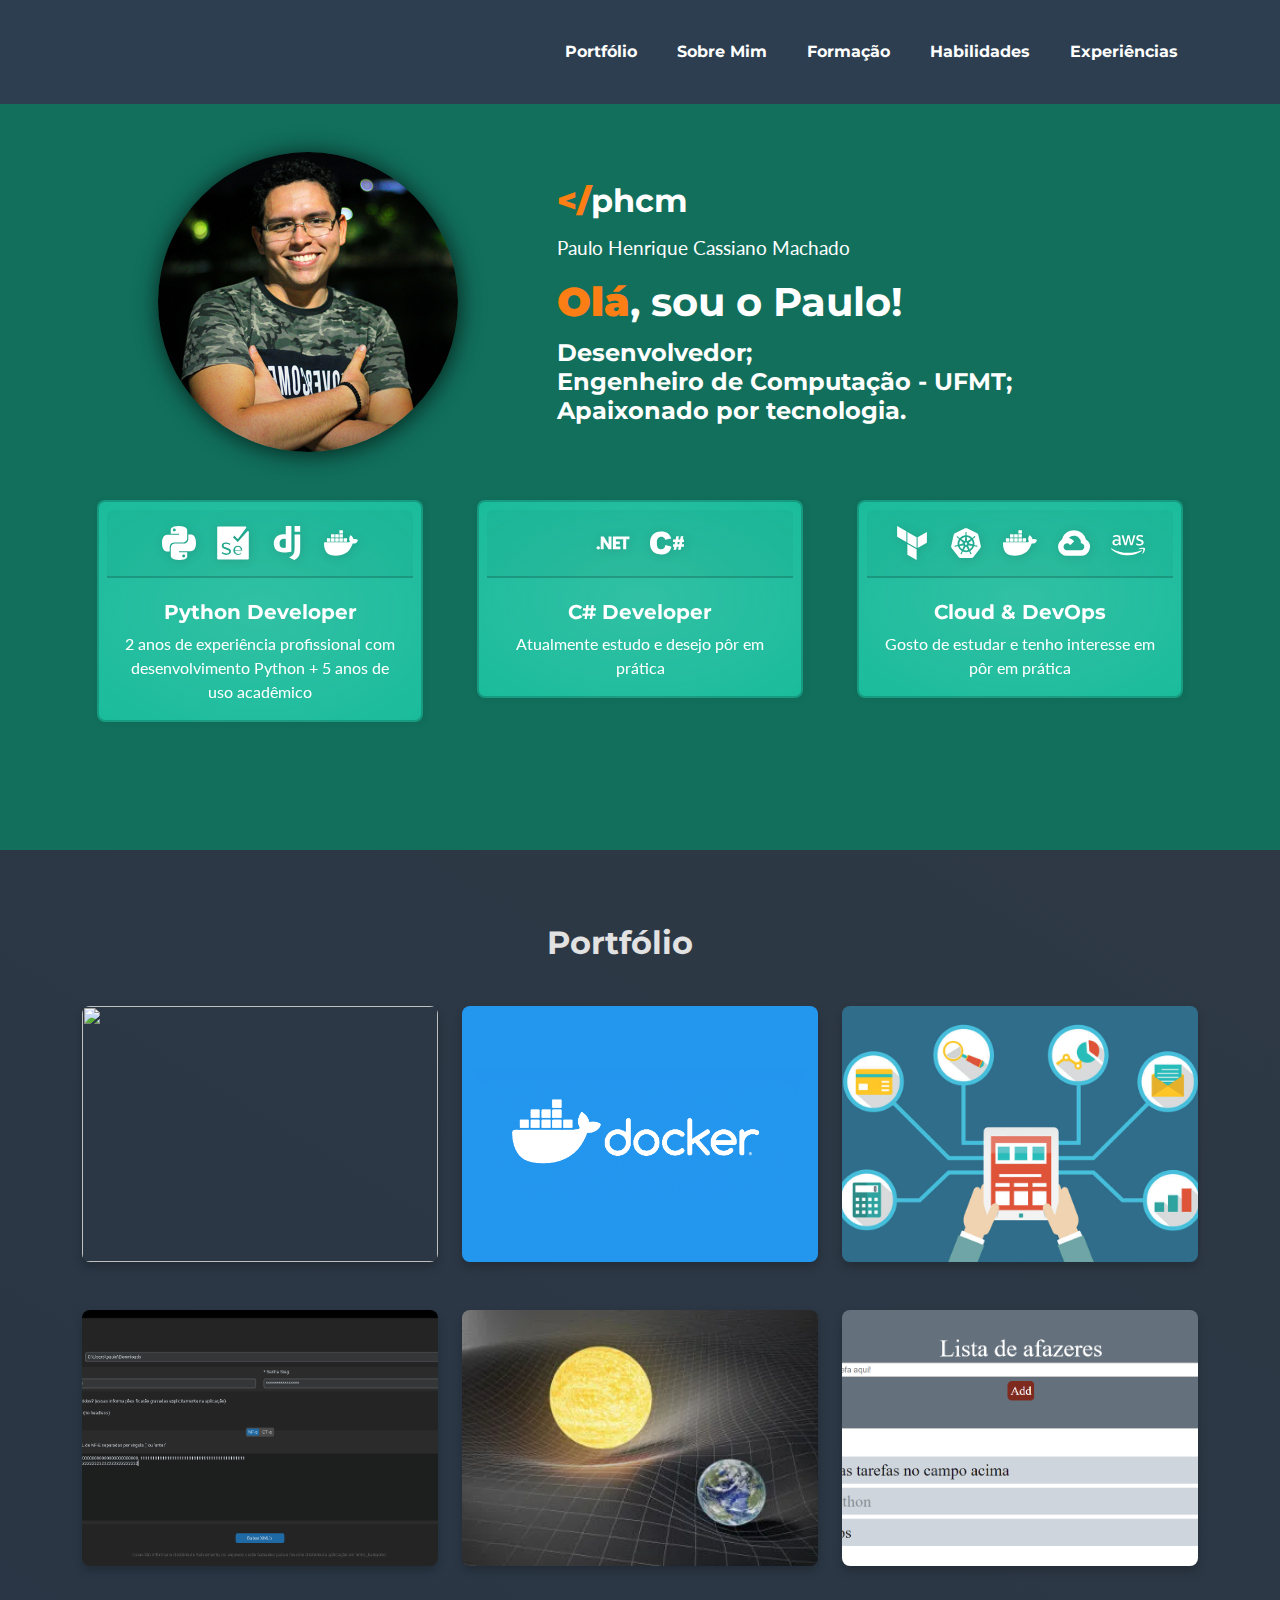
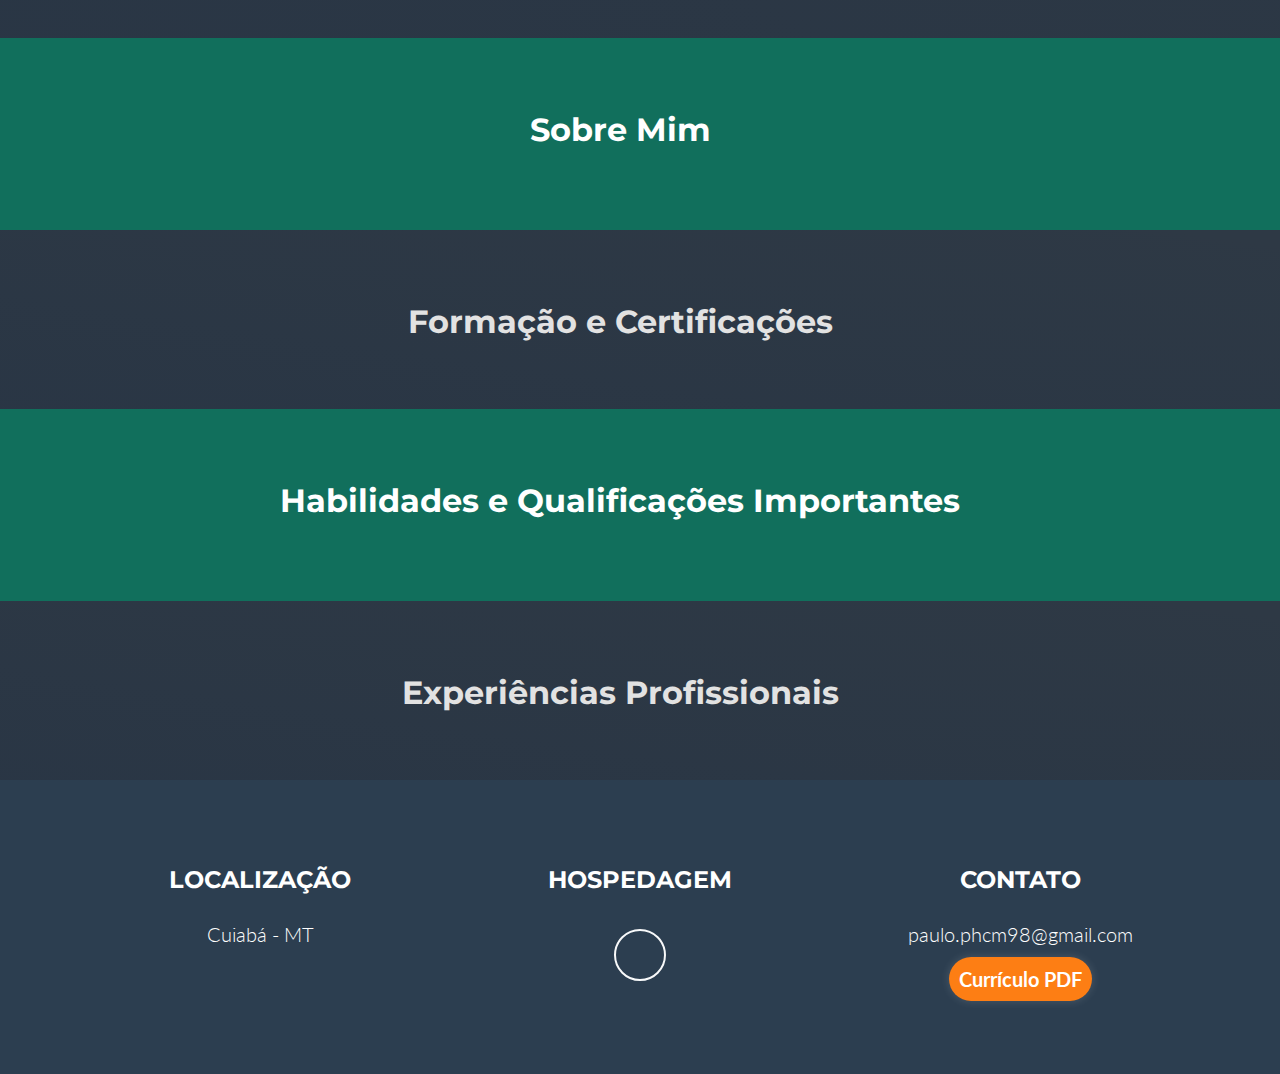
==== commit 3bdd70e0: "Merge branch 'master' of https://github.com/paulo-henrique-phcm/paulo-henrique-phcm.github.io" ====
--- a/index.html
+++ b/index.html
@@ -58,7 +58,7 @@
                     <!-- </div> -->
 
                     <li class="nav-item mx-0 mx-lg-1"><a class="nav-link py-3 px-0 px-lg-3 rounded"
-                            href="#portfolio-conteudo-menu" onclick="openCollapse('#portfolio-conteudo')">Portfolio</a>
+                            href="#portfolio-conteudo-menu" onclick="openCollapse('#portfolio-conteudo')">Portfólio</a>
                     </li>
                     <li class="nav-item mx-0 mx-lg-1"><a class="nav-link py-3 px-0 px-lg-3 rounded"
                             href="#sobre-conteudo-menu" onclick="openCollapse('#sobre-conteudo')">Sobre
@@ -152,6 +152,23 @@
                     </div>
                 </div>
                 <div class="col-md-4">
+
+                    <div class="card text-bg-primary mb-3 cards-head text_all">
+                        <div class="card-header">
+                            <div class="col-md-12">
+                                <img src="assets/img/icons/dotnet-svgrepo-com.svg" alt="Ícone .NET" width="50"
+                                    height="50" class="icons-svg-load" title=".NET - DotNet">
+                                <img src="assets/img/icons/csharp-svgrepo-com.svg" alt="Ícone C#" width="50" height="50"
+                                    class="icons-svg-load" title="C# - Linguagem de programação">
+                            </div>
+                        </div>
+                        <div class="card-body">
+                            <h5 class="card-title">C# Developer</h5>
+                            <p class="card-text">Atualmente estudo e desejo pôr em prática</p>
+                        </div>
+                    </div>
+                </div>
+                <div class="col-md-4">
                     <div class="card text-bg-primary mb-3 cards-head text_all">
                         <div class="card-header">
                             <div class="col-md-12">
@@ -173,25 +190,7 @@
                         </div>
                     </div>
                 </div>
-
-
-                <div class="col-md-4">
-
-                    <div class="card text-bg-primary mb-3 cards-head text_all">
-                        <div class="card-header">
-                            <div class="col-md-12">
-                                <img src="assets/img/icons/dotnet-svgrepo-com.svg" alt="Ícone .NET" width="50"
-                                    height="50" class="icons-svg-load" title=".NET - DotNet">
-                                <img src="assets/img/icons/csharp-svgrepo-com.svg" alt="Ícone C#" width="50" height="50"
-                                    class="icons-svg-load" title="C# - Linguagem de programação">
-                            </div>
-                        </div>
-                        <div class="card-body">
-                            <h5 class="card-title">C# Developer</h5>
-                            <p class="card-text">Atualmente estudo e desejo pôr em prática</p>
-                        </div>
-                    </div>
-                </div>
+                
             </div>
 
 
@@ -207,7 +206,7 @@
             <!-- Portfolio Section Heading-->
             <div class="bloco d-flex align-items-center justify-content-center" style="cursor: pointer;"
                 onclick="toggleCollapse('#portfolio-conteudo')">
-                <h2 class="page-section-heading text-center text-secondary mb-0">Portfolio</h2>
+                <h2 class="page-section-heading text-center text-secondary mb-0">Portfólio</h2>
                 <i class="fa-solid fa-circle-plus seta-flutuante" title="Clique para expandir"></i>
             </div>
             <div id="portfolio-conteudo" class="collapse-itens">
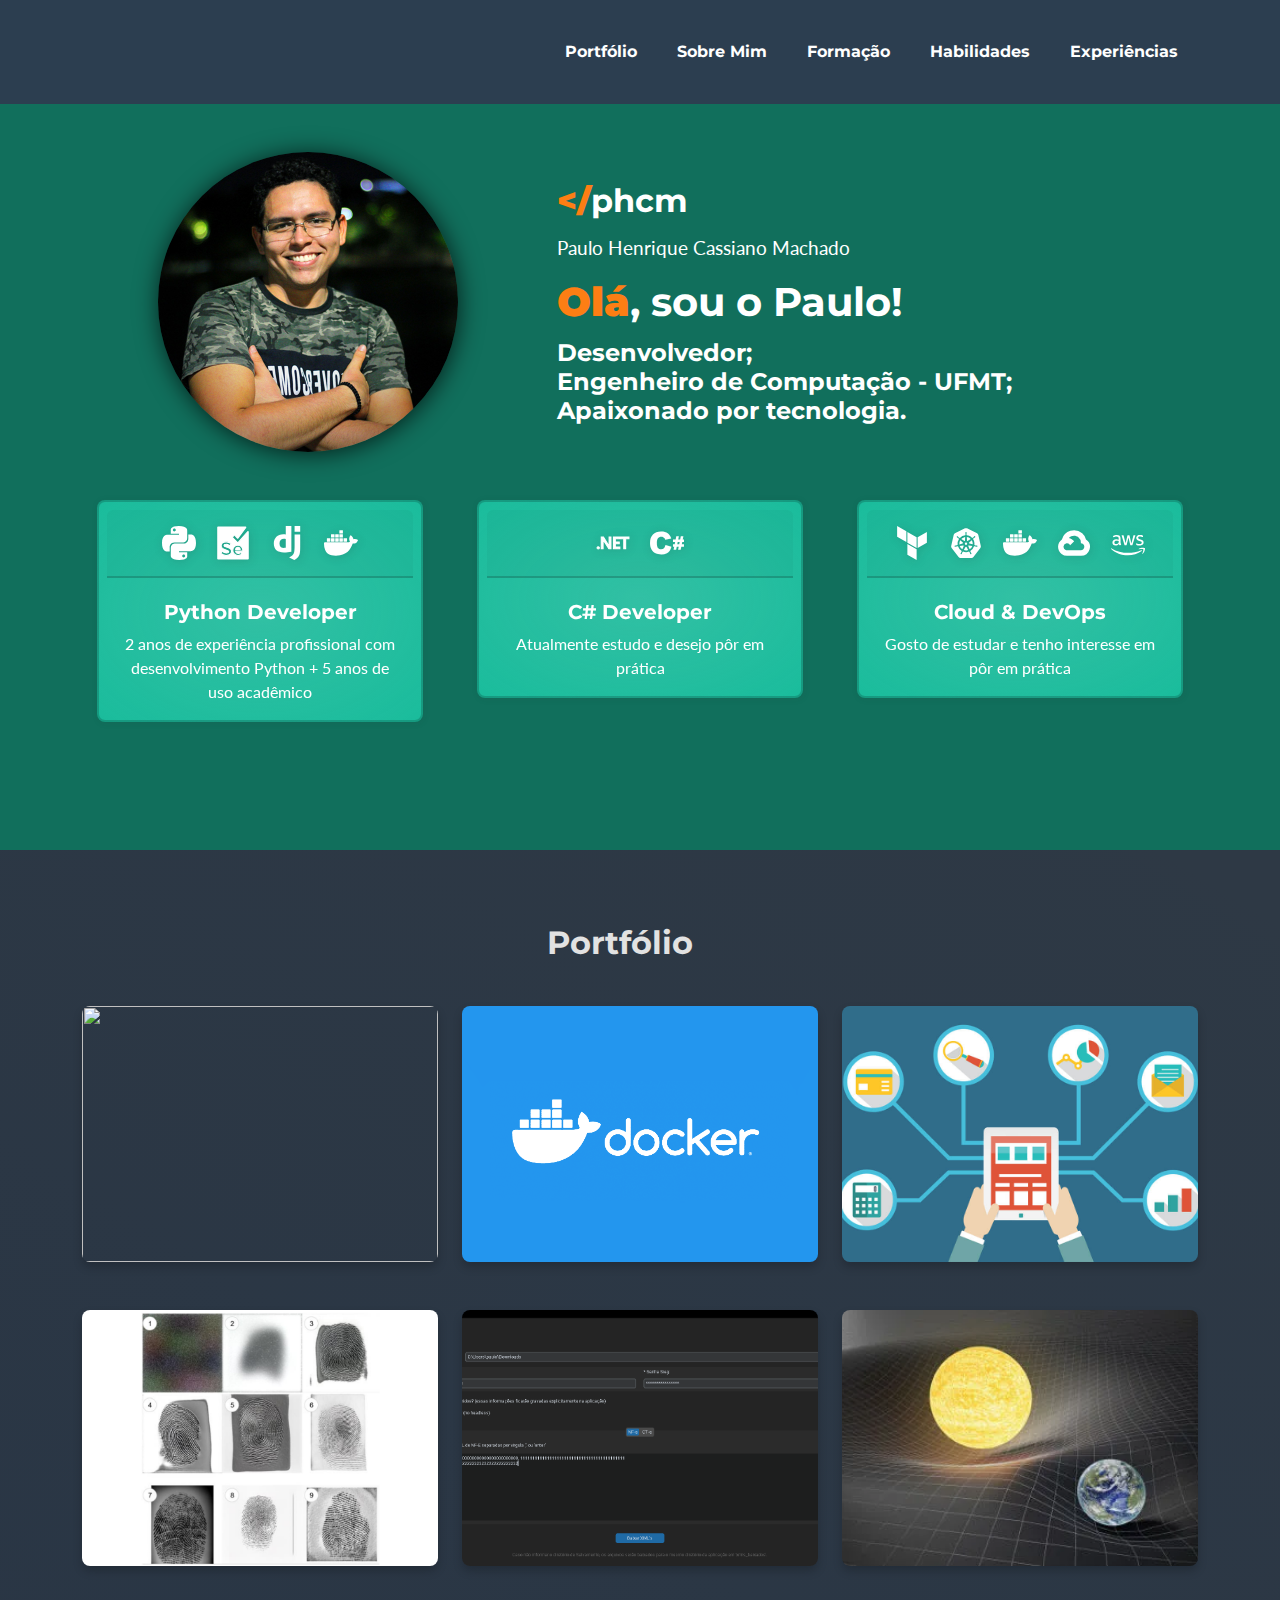
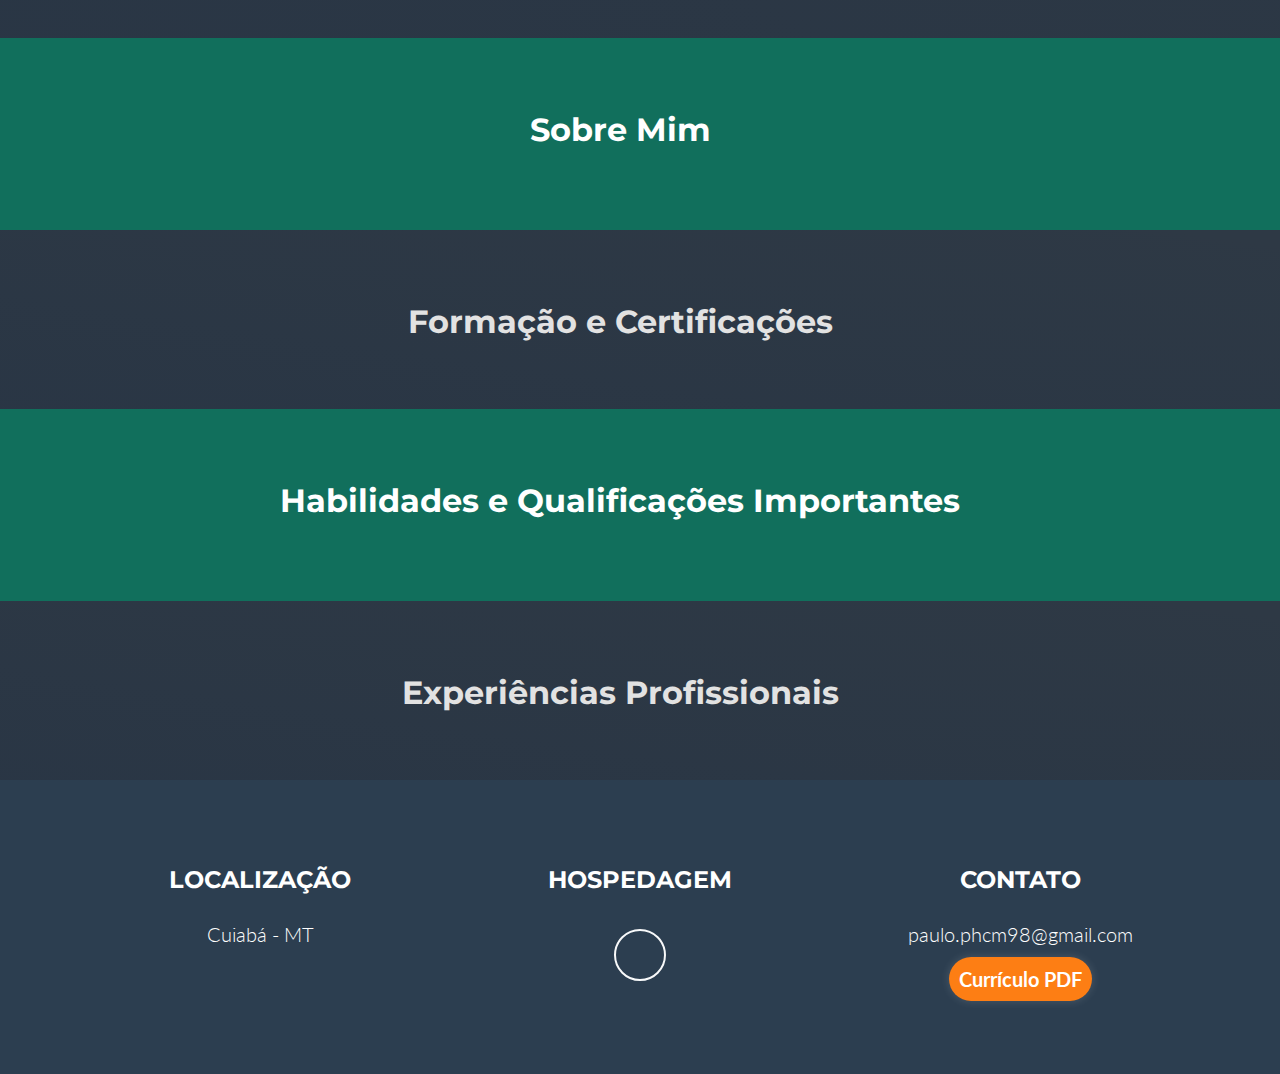
==== commit a5e92af7: "artigo minucias" ====
--- a/index.html
+++ b/index.html
@@ -190,7 +190,7 @@
                         </div>
                     </div>
                 </div>
-                
+
             </div>
 
 
@@ -253,6 +253,19 @@
                                 alt="..." />
                         </div>
                     </div>
+                    <!-- Portfolio Item 7-->
+                    <div class="col-md-6 col-lg-4 mb-5">
+                        <div class="portfolio-item mx-auto" data-bs-toggle="modal" data-bs-target="#portfolioModal7">
+                            <div
+                                class="portfolio-item-caption d-flex align-items-center justify-content-center h-100 w-100">
+                                <div class="portfolio-item-caption-content text-center text-white">
+                                    Artigo Científico Publicado - Impressões Digitais e Redes Neurais
+                                </div>
+                            </div>
+                            <img class="img-fluid" src="./assets/img/portfolio/Captura de tela 2024-04-04 175815.png"
+                                alt="..." />
+                        </div>
+                    </div>
                     <!-- Portfolio Item 5 -->
                     <div class="col-md-6 col-lg-4 mb-5 mb-md-0">
                         <div class="portfolio-item mx-auto" data-bs-toggle="modal" data-bs-target="#portfolioModal5">
@@ -280,7 +293,7 @@
                         </div>
                     </div>
                     <!-- Portfolio Item 2-->
-                    <div class="col-md-6 col-lg-4 mb-5">
+                    <!-- <div class="col-md-6 col-lg-4 mb-5">
                         <div class="portfolio-item mx-auto" data-bs-toggle="modal" data-bs-target="#portfolioModal2">
                             <div
                                 class="portfolio-item-caption d-flex align-items-center justify-content-center h-100 w-100">
@@ -290,7 +303,7 @@
                             </div>
                             <img class="img-fluid" src="./assets/img/todo-apre.PNG" alt="..." />
                         </div>
-                    </div>
+                    </div> -->
 
 
 
@@ -1630,6 +1643,71 @@
             </div>
         </div>
     </div>
+
+    <!-- portfolioModal7 -->
+    <div class="portfolio-modal modal fade" id="portfolioModal7" tabindex="-1" aria-labelledby="portfolioModal7"
+        aria-hidden="true">
+        <div class="modal-dialog modal-xl">
+            <div class="modal-content">
+                <div class="modal-header border-0"><button class="btn-close" type="button" data-bs-dismiss="modal"
+                        aria-label="Close"></button></div>
+                <div class="modal-body text-center pb-5">
+                    <div class="container">
+                        <div class="row justify-content-center">
+                            <div class="col-lg-8">
+                                <!-- Portfolio Modal - Title-->
+                                <h2 class="portfolio-modal-title text-secondary mb-0">Artigo cienctífico</h2>
+                                <!-- <h3>Alguns exemplos de projetos que ja concretizei usando docker</h3> -->
+
+                                <!-- <img class="img-fluid-modal rounded mb-5" src="assets/img/portfolio/cabin.png" alt="..." /> -->
+                                <!-- Portfolio Modal - Text-->
+                                <br>
+                                <h5 class="mb-4">
+                                    Durante o período acadêmico me dediquei a estudar impressões digitais, e a
+                                    possibilidade de gerar minúcias com distribuições convincentes ás reais usando redes
+                                    neurais. Então, escrevi este artigo científico baseando-me no meu próprio TCC.
+                                </h5>
+
+                                <p>
+                                    <a style="font-size: 1.4rem;">•</a> O título do artigo é:
+                                <h5>Síntese de Impressões Digitais Usando Rede Neural Generativa Adversarial: Análise de
+                                    Estrutura de Minúcias</h5>
+                                </p>
+                                <p>
+                                    <a style="font-size: 1.4rem;">•</a> O artigo ainda não foi publicado mas está em
+                                    processo para tal.
+                                    veja a seguir o resumo que faz parte do artigo. Assim que for publicado
+                                    disponibilizarei acesso ao mesmo.
+                                </p>
+                                <p>
+                                    <a style="font-size: 1.4rem;">•</a> Os resultados obtidos com a pesquisa foram surpreendentes!
+                                </p>
+                                <h2>Resumo do artigo:</h2>
+
+                                <p>
+                                    O uso crescente das impressões digitais impulsiona estudos para
+                                    aprimorar a tecnologia, exigindo imagens de impressão digital de melhor
+                                    qualidade para garantir bons resultados. Devido à sensibilidade da LGPD no
+                                    Brasil desde 2018, compartilhar dados de impressões digitais é relutante. Nesse
+                                    contexto, este estudo cria impressões digitais sintéticas realistas com a rede
+                                    neural StyleGAN-ADA. Os resultados são avaliados usando a métrica Earth
+                                    mover’s distance (EMD) para comparar distribuições 2D e o método Minutiae
+                                    Histograms (MHs) para mapear distribuições de minúcias. Essa abordagem
+                                    obtém êxito com a base de dados FVC, gerando imagens que refletem
+                                    distribuições realistas de minúcias conforme as métricas empregadas.
+                                    Palavras chave: impressões digitais. rede neural. estrutura de minúcias
+                                </p>
+                                <button class="btn btn-primary" data-bs-dismiss="modal">
+                                    <i class="fas fa-xmark fa-fw"></i>
+                                    Fechar
+                                </button>
+                            </div>
+                        </div>
+                    </div>
+                </div>
+            </div>
+        </div>
+    </div>
     <!-- Bootstrap core JS-->
     <script src="https://cdn.jsdelivr.net/npm/bootstrap@5.2.3/dist/js/bootstrap.bundle.min.js"></script>
     <!-- Core theme JS-->
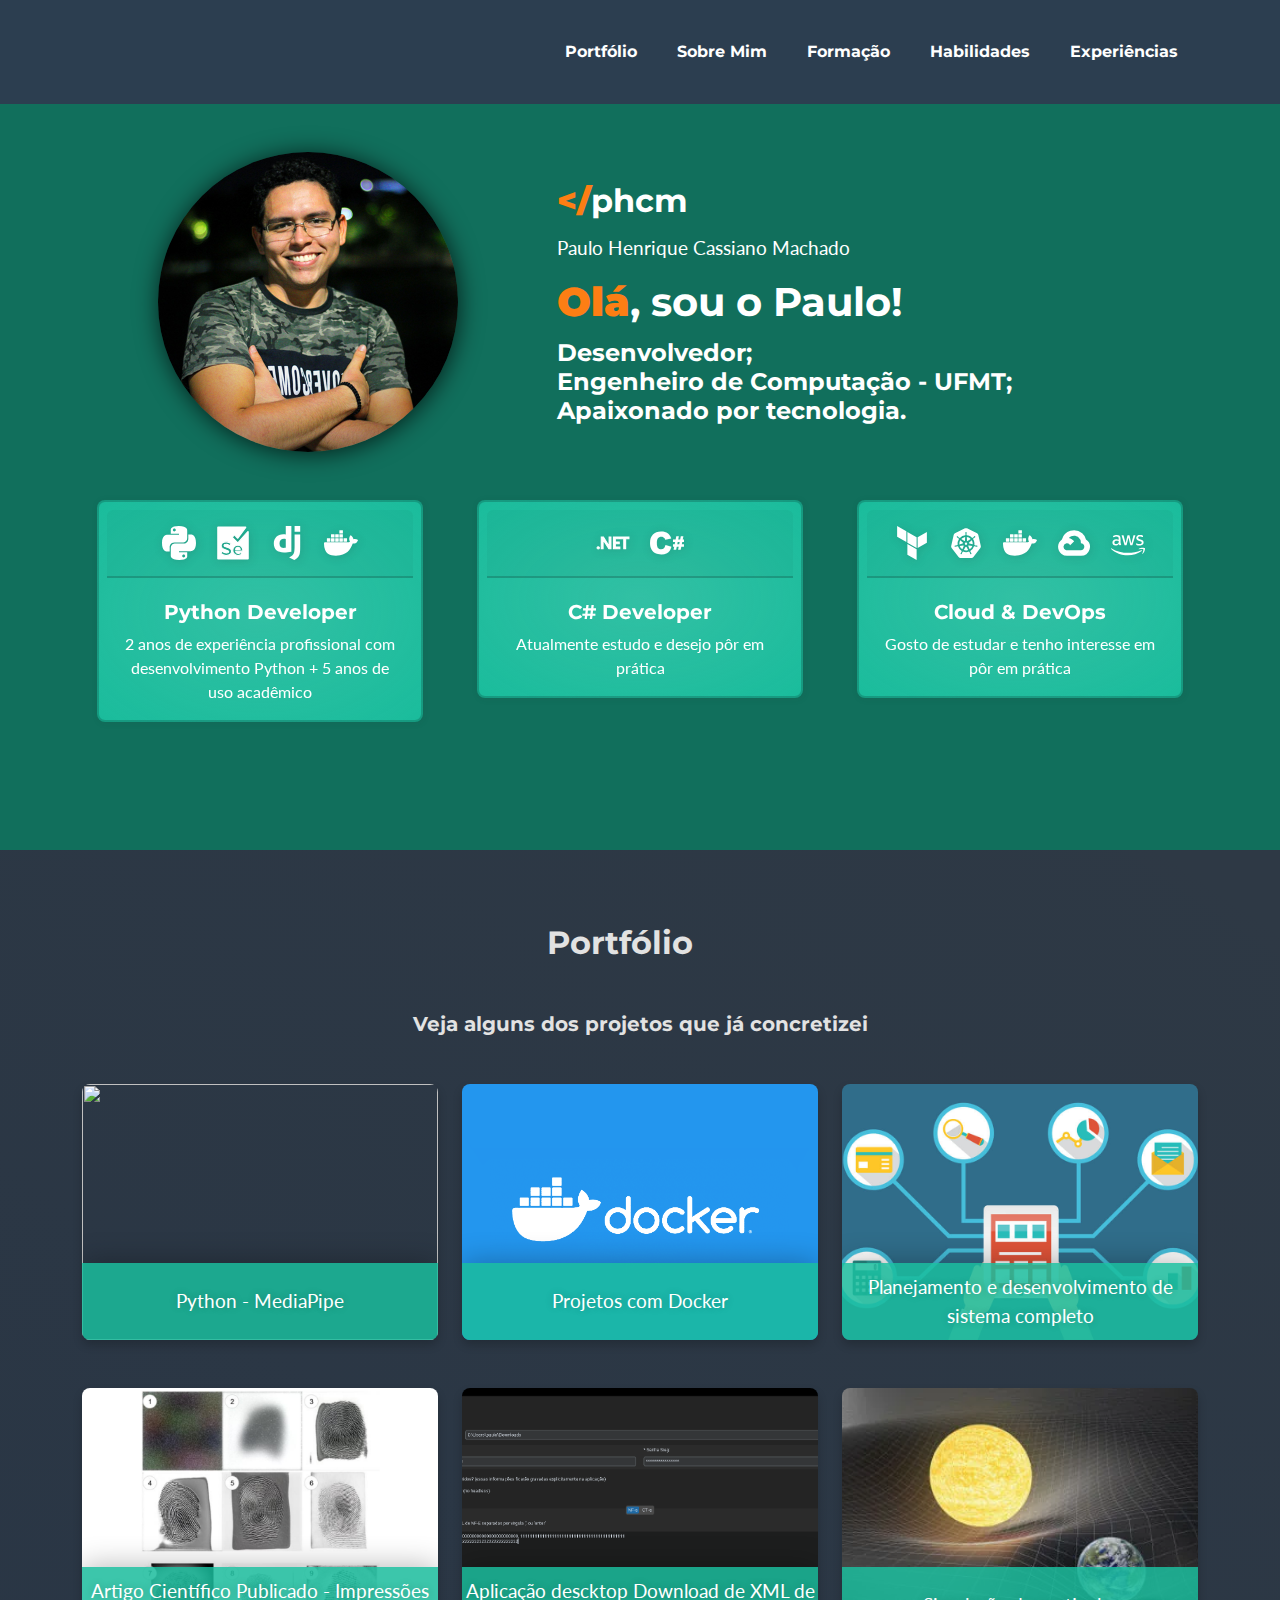
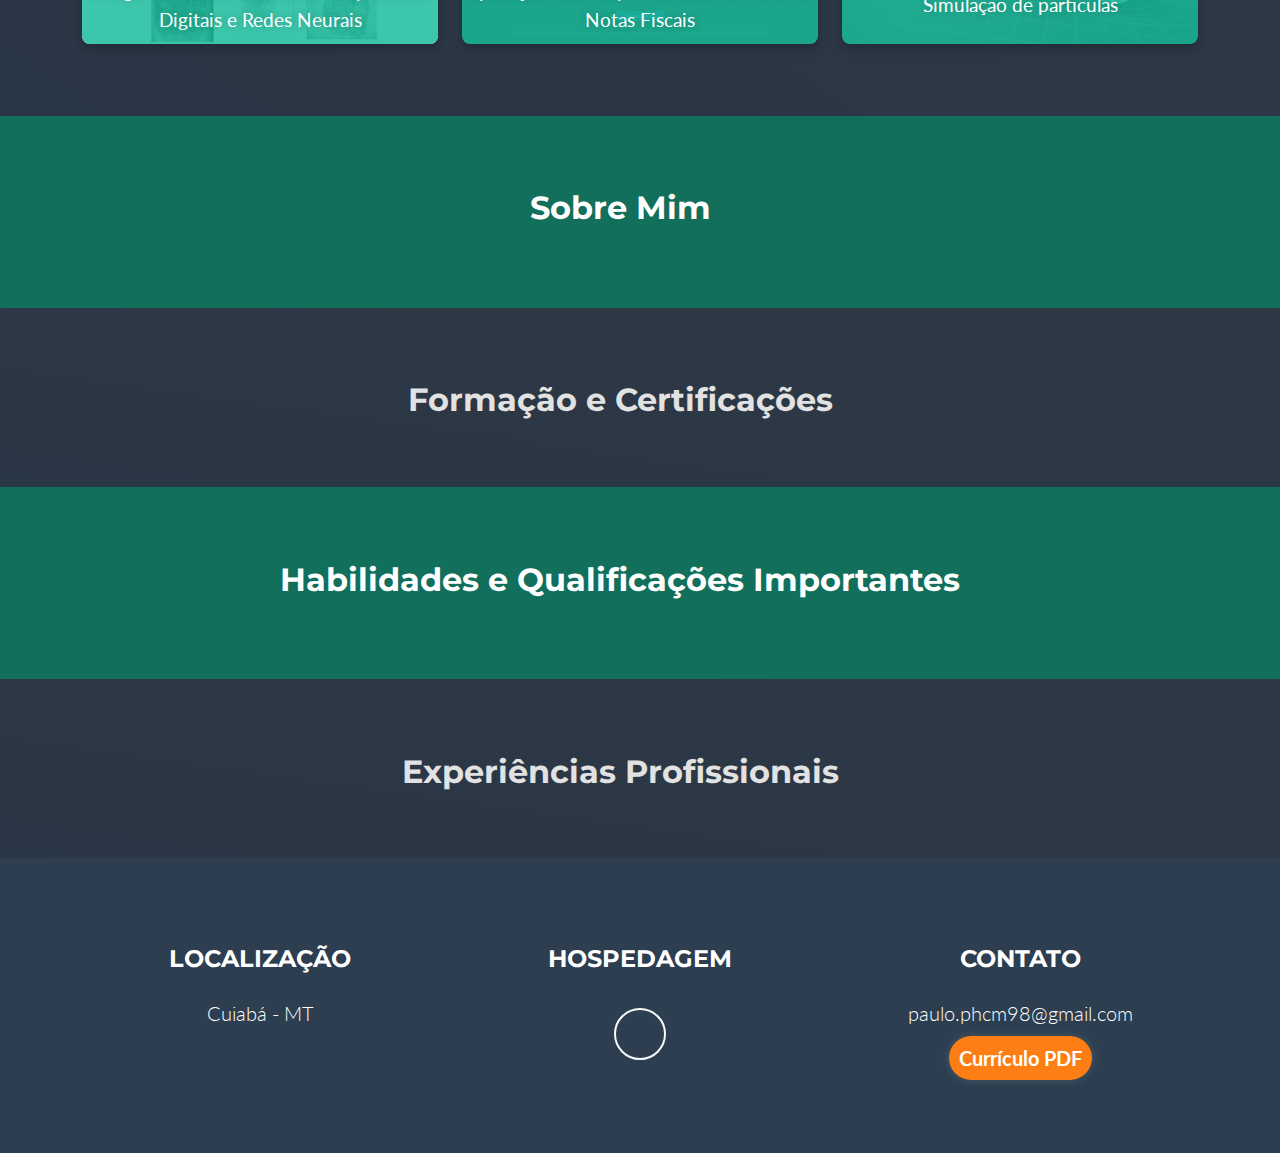
==== commit 3166879b: "ajuste de visual portfolio" ====
--- a/index.html
+++ b/index.html
@@ -210,15 +210,18 @@
                 <i class="fa-solid fa-circle-plus seta-flutuante" title="Clique para expandir"></i>
             </div>
             <div id="portfolio-conteudo" class="collapse-itens">
+                <h5 class="d-flex align-items-center justify-content-center" style="margin-bottom: 3rem;">Veja alguns
+                    dos projetos que já concretizei</h5>
 
                 <!-- Portfolio Grid Items-->
                 <div class="row justify-content-center">
                     <!-- Portfolio Item 1-->
                     <div class="col-md-6 col-lg-4 mb-5">
-                        <div class="portfolio-item mx-auto" data-bs-toggle="modal" data-bs-target="#portfolioModal1">
+                        <div class="portfolio-item mx-auto" data-bs-toggle="modal" data-bs-target="#portfolioModal1"
+                            title="Clique e veja como fiz este projeto">
                             <div
-                                class="portfolio-item-caption d-flex align-items-center justify-content-center h-100 w-100">
-                                <div class="portfolio-item-caption-content text-center text-white">
+                                class="portfolio-item-caption d-flex align-items-end justify-content-center h-100 w-100">
+                                <div class="portfolio-item-caption-content">
                                     Python - MediaPipe
                                 </div>
                             </div>
@@ -230,10 +233,11 @@
                     </div>
                     <!-- Portfolio Item 4-->
                     <div class="col-md-6 col-lg-4 mb-5 mb-lg-0">
-                        <div class="portfolio-item mx-auto" data-bs-toggle="modal" data-bs-target="#portfolioModal4">
+                        <div class="portfolio-item mx-auto" data-bs-toggle="modal" data-bs-target="#portfolioModal4"
+                            title="Clique e veja como já usei docker profissionalmente">
                             <div
-                                class="portfolio-item-caption d-flex align-items-center justify-content-center h-100 w-100">
-                                <div class="portfolio-item-caption-content text-center text-white">
+                                class="portfolio-item-caption d-flex align-items-end justify-content-center h-100 w-100">
+                                <div class="portfolio-item-caption-content">
                                     Projetos com Docker
                                 </div>
                             </div>
@@ -242,10 +246,11 @@
                     </div>
                     <!-- Portfolio Item 6-->
                     <div class="col-md-6 col-lg-4 mb-5">
-                        <div class="portfolio-item mx-auto" data-bs-toggle="modal" data-bs-target="#portfolioModal6">
+                        <div class="portfolio-item mx-auto" data-bs-toggle="modal" data-bs-target="#portfolioModal6"
+                            title="Um dos primeiros grandes projetos que já liderei e concretizei para o cliente">
                             <div
-                                class="portfolio-item-caption d-flex align-items-center justify-content-center h-100 w-100">
-                                <div class="portfolio-item-caption-content text-center text-white">
+                                class="portfolio-item-caption d-flex align-items-end justify-content-center h-100 w-100">
+                                <div class="portfolio-item-caption-content">
                                     Planejamento e desenvolvimento de sistema completo
                                 </div>
                             </div>
@@ -255,10 +260,11 @@
                     </div>
                     <!-- Portfolio Item 7-->
                     <div class="col-md-6 col-lg-4 mb-5">
-                        <div class="portfolio-item mx-auto" data-bs-toggle="modal" data-bs-target="#portfolioModal7">
+                        <div class="portfolio-item mx-auto" data-bs-toggle="modal" data-bs-target="#portfolioModal7"
+                            title="Artigo científico e TCC de 'IA' que publiquei durante a faculdade: 'Síntese de Impressões Digitais Usando Rede Neural Generativa Adversarial: Análise de Estrutura de Minúcias'">
                             <div
-                                class="portfolio-item-caption d-flex align-items-center justify-content-center h-100 w-100">
-                                <div class="portfolio-item-caption-content text-center text-white">
+                                class="portfolio-item-caption d-flex align-items-end justify-content-center h-100 w-100">
+                                <div class="portfolio-item-caption-content">
                                     Artigo Científico Publicado - Impressões Digitais e Redes Neurais
                                 </div>
                             </div>
@@ -268,10 +274,11 @@
                     </div>
                     <!-- Portfolio Item 5 -->
                     <div class="col-md-6 col-lg-4 mb-5 mb-md-0">
-                        <div class="portfolio-item mx-auto" data-bs-toggle="modal" data-bs-target="#portfolioModal5">
+                        <div class="portfolio-item mx-auto" data-bs-toggle="modal" data-bs-target="#portfolioModal5"
+                            title="Aplicação desktop feita com python que fiz para facilitar o trabalho da equipe">
                             <div
-                                class="portfolio-item-caption d-flex align-items-center justify-content-center h-100 w-100">
-                                <div class="portfolio-item-caption-content text-center text-white">
+                                class="portfolio-item-caption d-flex align-items-end justify-content-center h-100 w-100">
+                                <div class="portfolio-item-caption-content">
                                     Aplicação descktop Download de XML de Notas Fiscais
                                 </div>
                             </div>
@@ -281,10 +288,11 @@
 
                     <!-- Portfolio Item 3-->
                     <div class="col-md-6 col-lg-4 mb-5">
-                        <div class="portfolio-item mx-auto" data-bs-toggle="modal" data-bs-target="#portfolioModal3">
+                        <div class="portfolio-item mx-auto" data-bs-toggle="modal" data-bs-target="#portfolioModal3"
+                            title="Gosto de física e calculo apicados na vida real, então fiz essa simulação com JS">
                             <div
-                                class="portfolio-item-caption d-flex align-items-center justify-content-center h-100 w-100">
-                                <div class="portfolio-item-caption-content text-center text-white">
+                                class="portfolio-item-caption d-flex align-items-end justify-content-center h-100 w-100">
+                                <div class="portfolio-item-caption-content">
                                     Simulação de particulas
                                 </div>
                             </div>
@@ -296,8 +304,8 @@
                     <!-- <div class="col-md-6 col-lg-4 mb-5">
                         <div class="portfolio-item mx-auto" data-bs-toggle="modal" data-bs-target="#portfolioModal2">
                             <div
-                                class="portfolio-item-caption d-flex align-items-center justify-content-center h-100 w-100">
-                                <div class="portfolio-item-caption-content text-center text-white">
+                                class="portfolio-item-caption d-flex align-items-end justify-content-center h-100 w-100">
+                                <div class="portfolio-item-caption-content">
                                     ToDo-List Simples
                                 </div>
                             </div>
@@ -311,8 +319,8 @@
                     <!-- <div class="col-md-6 col-lg-4">
                         <div class="portfolio-item mx-auto" data-bs-toggle="modal" data-bs-target="#portfolioModal6">
                             <div
-                                class="portfolio-item-caption d-flex align-items-center justify-content-center h-100 w-100">
-                                <div class="portfolio-item-caption-content text-center text-white"><i
+                                class="portfolio-item-caption d-flex align-items-end justify-content-center h-100 w-100">
+                                <div class="portfolio-item-caption-content"><i
                                         class="fas fa-plus fa-3x"></i></div>
                             </div>
                             <img class="img-fluid" src="assets/img/portfolio/submarine.png" alt="..." />
@@ -464,7 +472,7 @@
 
 
 
-                <h1 class="page-section-heading text-center text-secondary mb-0" style="margin-top: 2rem;">Certificados
+                <h1 class="page-section-heading text-center text-secondary mb-0" style="margin-top: 2rem;">Alguns Certificados
                 </h1>
                 <!-- CERIFICADOS CARROSEL-->
                 <div id="carouselExampleIndicators" class="carousel slide meu-carrosel">
@@ -1680,7 +1688,8 @@
                                     disponibilizarei acesso ao mesmo.
                                 </p>
                                 <p>
-                                    <a style="font-size: 1.4rem;">•</a> Os resultados obtidos com a pesquisa foram surpreendentes!
+                                    <a style="font-size: 1.4rem;">•</a> Os resultados obtidos com a pesquisa foram
+                                    surpreendentes!
                                 </p>
                                 <h2>Resumo do artigo:</h2>
 
